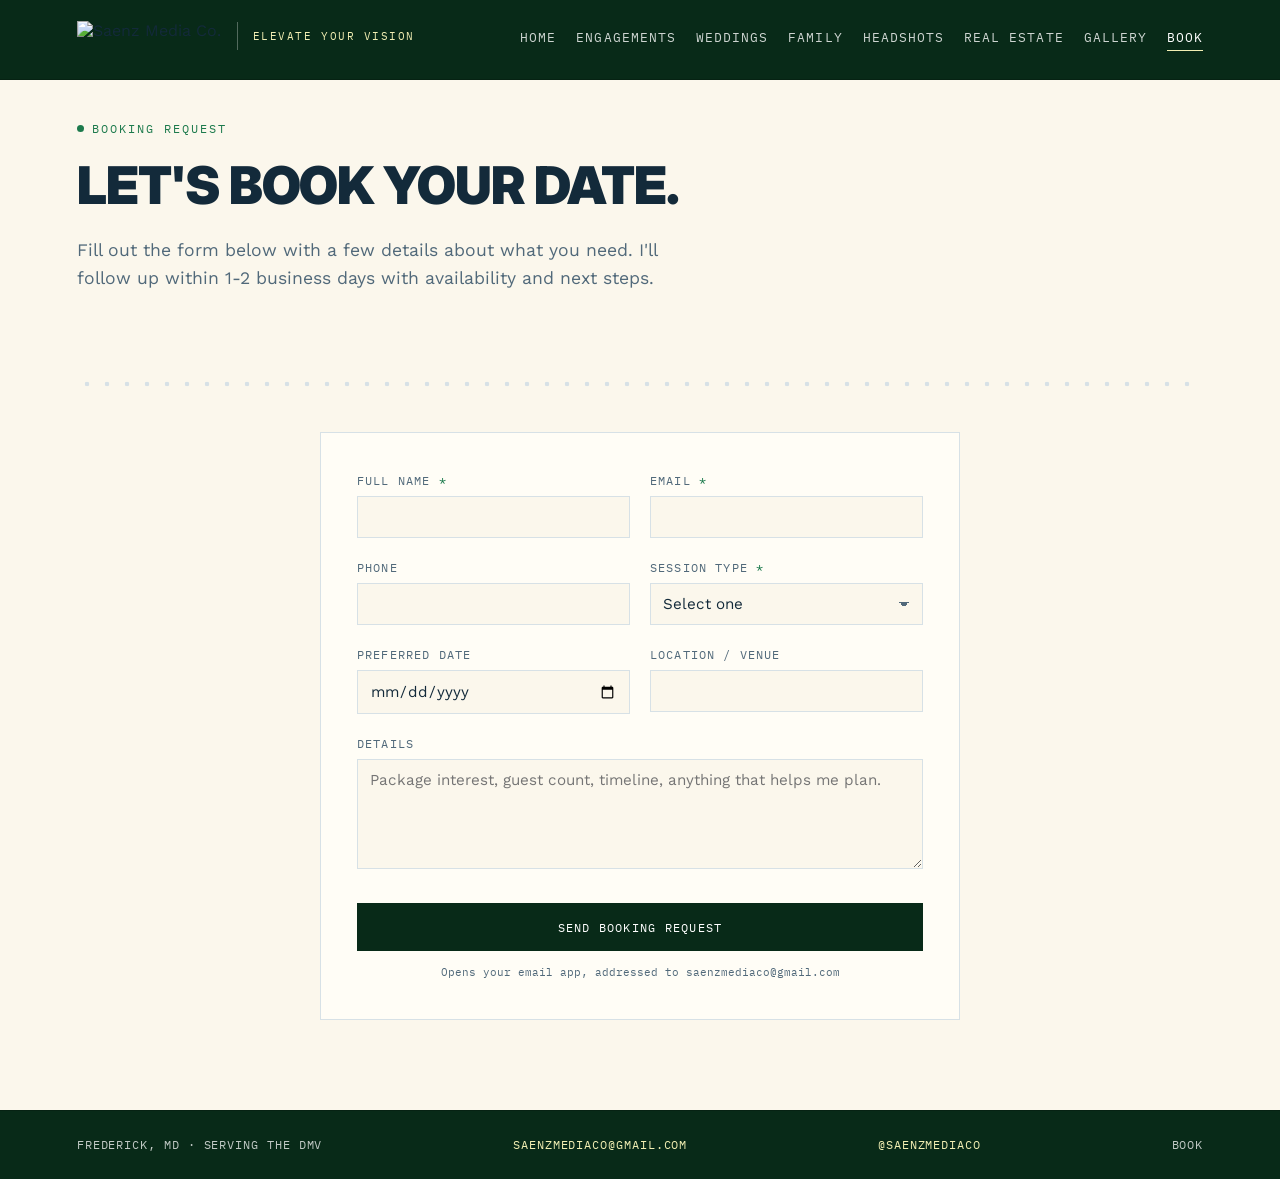
==== book.html @ f1fd2352 "new wedding pics" ====
<!DOCTYPE html>
<html lang="en">
<head>
<meta charset="UTF-8">
<meta name="viewport" content="width=device-width, initial-scale=1.0">
<title>Book a Session - Saenz Media Co.</title>
<link rel="icon" type="image/png" href="images/apple-touch-icon.png?v=2">
<link rel="apple-touch-icon" href="images/apple-touch-icon.png?v=2">
<link rel="preconnect" href="https://fonts.googleapis.com">
<link rel="preconnect" href="https://fonts.gstatic.com" crossorigin>
<link href="https://fonts.googleapis.com/css2?family=Inter:opsz,wght@14..32,100..900&family=Work+Sans:wght@400;500;600&family=IBM+Plex+Mono:wght@400;500&display=swap" rel="stylesheet">
<style>
  :root{
    --paper:#FBF7EC;
    --card:#FFFDF6;
    --ink:#132A3A;
    --ink-soft:#51697A;
    --line:#D7E1E6;
    --blue:#082A18;
    --blue-deep:#062213;
    --blue-accent:#1C7A4C;
    --cream:#F2EFB3;
  }
  *{box-sizing:border-box;}
  body{
    margin:0;
    background:var(--paper);
    color:var(--ink);
    font-family:'Work Sans',sans-serif;
    -webkit-font-smoothing:antialiased;
  }
  a{color:inherit;}

  /* Masthead */
  .masthead{
    display:flex;
    justify-content:space-between;
    align-items:center;
    padding:18px 6%;
    background:var(--blue);
    border-bottom:1px solid var(--blue-deep);
    flex-wrap:wrap;
    gap:12px;
  }
  .brand{
    display:flex;
    align-items:flex-start;
    text-decoration:none;
  }
  .brand-tagline{margin-top:11px;}
  .brand-logo{
    height:40px;
    width:auto;
    display:block;
    margin-top:3px;
  }
  .brand-tagline{
    position:relative;
    display:inline-block;
    font-family:'IBM Plex Mono',monospace;
    font-size:0.68rem;
    letter-spacing:0.14em;
    text-transform:uppercase;
    text-decoration:none;
    color:var(--cream);
    padding-left:16px;
    margin-left:16px;
    white-space:nowrap;
  }
  .brand-tagline::before{
    content:'';
    position:absolute;
    left:0;top:50%;
    transform:translateY(-50%);
    width:1px;
    height:28px;
    background:rgba(255,255,255,0.3);
  }
  .menu-toggle{
    display:none;
    background:none;border:none;cursor:pointer;
    padding:4px;color:#fff;
    align-items:center;justify-content:center;
  }
  .menu-toggle svg{width:24px;height:24px;}
  nav{
    display:flex;
    flex-wrap:wrap;
    justify-content:flex-end;
    flex:1 1 auto;
    gap:10px 20px;
    font-family:'IBM Plex Mono',monospace;
    font-size:0.82rem;
    letter-spacing:0.08em;
    text-transform:uppercase;
  }
  nav a{text-decoration:none;color:rgba(255,255,255,0.8);padding-bottom:4px;border-bottom:1px solid transparent;transition:border-color .2s,color .2s;}
  nav a:hover{color:#fff;border-color:#fff;}
  nav a.active{color:#fff;border-color:var(--cream);}

  /* Hero */
  .hero{padding:40px 6% 44px;max-width:920px;}
  .eyebrow{
    display:flex;align-items:center;gap:8px;
    font-family:'IBM Plex Mono',monospace;
    font-size:0.78rem;letter-spacing:0.16em;text-transform:uppercase;
    color:var(--blue-accent);margin-bottom:22px;
  }
  .eyebrow::before{content:'';width:7px;height:7px;background:var(--blue-accent);border-radius:50%;display:inline-block;}
  h1{
    font-family:'Inter',sans-serif;
    font-weight:900;
    text-transform:uppercase;
    font-size:clamp(28px,5.6vw,52px);
    line-height:1.08;
    margin:0 0 22px;
    letter-spacing:-0.02em;
  }
  .hero p{
    font-size:1.1rem;
    line-height:1.6;
    color:var(--ink-soft);
    max-width:56ch;
    margin:0;
  }

  /* Sprocket divider */
  .sprockets{
    height:8px;
    margin:44px 6%;
    background-image:radial-gradient(circle, var(--line) 2px, transparent 2.6px);
    background-size:20px 100%;
    background-repeat:repeat-x;
    background-position:left center;
  }

  /* Form */
  .book-form{
    margin:0 auto 90px;
    max-width:640px;
    width:88%;
    border:1px solid var(--line);
    background:var(--card);
    padding:40px 36px;
  }
  .field{margin-bottom:22px;}
  .field:last-of-type{margin-bottom:0;}
  .field-row{display:grid;grid-template-columns:1fr 1fr;gap:20px;}
  label{
    display:block;
    font-family:'IBM Plex Mono',monospace;
    font-size:0.72rem;letter-spacing:0.1em;text-transform:uppercase;
    color:var(--ink-soft);margin-bottom:8px;
  }
  label .req{color:var(--blue-accent);}
  input,select,textarea{
    width:100%;
    font-family:'Work Sans',sans-serif;
    font-size:0.95rem;
    color:var(--ink);
    background:var(--paper);
    border:1px solid var(--line);
    padding:11px 12px;
    outline:none;
    transition:border-color .2s;
  }
  input:focus,select:focus,textarea:focus{border-color:var(--blue-accent);}
  textarea{resize:vertical;min-height:110px;font-family:'Work Sans',sans-serif;}
  select{appearance:none;background-image:linear-gradient(45deg, transparent 50%, var(--ink-soft) 50%),linear-gradient(135deg, var(--ink-soft) 50%, transparent 50%);background-position:calc(100% - 18px) center, calc(100% - 13px) center;background-size:5px 5px, 5px 5px;background-repeat:no-repeat;}
  .submit{
    display:block;width:100%;text-align:center;
    font-family:'IBM Plex Mono',monospace;
    font-size:0.78rem;letter-spacing:0.1em;text-transform:uppercase;
    padding:15px;border:1px solid var(--blue);
    background:var(--blue);color:#fff;
    cursor:pointer;transition:background .2s,color .2s;
    margin-top:30px;
  }
  .submit:hover{background:var(--paper);color:var(--blue-accent);}
  .form-note{
    margin-top:14px;
    font-family:'IBM Plex Mono',monospace;
    font-size:0.7rem;color:var(--ink-soft);text-align:center;
  }

  footer{
    background:var(--blue);
    border-top:1px solid var(--blue-deep);
    padding:26px 6%;
    display:flex;justify-content:space-between;flex-wrap:wrap;gap:10px;
    font-family:'IBM Plex Mono',monospace;
    font-size:0.72rem;letter-spacing:0.08em;text-transform:uppercase;color:rgba(255,255,255,0.75);
  }
  footer a{color:var(--cream);text-decoration:none;border-bottom:1px solid transparent;transition:border-color .2s,color .2s;}
  footer a:hover{color:#fff;border-color:#fff;}

  @media (max-width:990px){
    .menu-toggle{display:flex;}
    nav{display:none;width:100%;flex-direction:column;align-items:flex-start;gap:0;order:3;margin-top:12px;}
    nav.open{display:flex;}
    nav a{width:100%;padding:12px 0;border-bottom:1px dashed rgba(255,255,255,0.25);}
    nav a:last-child{border-bottom:none;}
  }
  @media (max-width:560px){
    .field-row{grid-template-columns:1fr;}
    .book-form{padding:30px 22px;}
  }
  @media (max-width:420px){
    .brand-logo{height:32px;}
  }
  @media (max-width:340px){
    .brand-tagline{
      font-size:0.48rem;
      letter-spacing:0.05em;
      padding-left:10px;
      margin-left:10px;
    }
  }
</style>
</head>
<body>

<div class="masthead">
  <a class="brand" href="index.html">
    <img class="brand-logo" src="images/logo-mark.png" alt="Saenz Media Co.">
    <span class="brand-tagline">Elevate Your Vision</span>
  </a>
  <button class="menu-toggle" id="menuToggle" aria-label="Toggle menu" aria-expanded="false">
    <svg viewBox="0 0 24 24" fill="none" stroke="currentColor" stroke-width="1.6"><path d="M3 6h18M3 12h18M3 18h18"/></svg>
  </button>
  <nav id="siteNav">
    <a href="index.html">Home</a>
    <a href="engagements.html">Engagements</a>
    <a href="weddings.html">Weddings</a>
    <a href="family.html">Family</a>
    <a href="headshots.html">Headshots</a>
    <a href="real-estate.html">Real Estate</a>
    <a href="gallery.html">Gallery</a>
    <a href="book.html" class="active">Book</a>
  </nav>
</div>

<div class="hero">
  <div class="eyebrow">Booking Request</div>
  <h1>Let's book your date.</h1>
  <p>Fill out the form below with a few details about what you need. I'll follow up within 1-2 business days with availability and next steps.</p>
</div>

<div class="sprockets"></div>

<form class="book-form" id="bookForm">
  <div class="field-row">
    <div class="field">
      <label for="name">Full name <span class="req">*</span></label>
      <input type="text" id="name" name="name" required>
    </div>
    <div class="field">
      <label for="email">Email <span class="req">*</span></label>
      <input type="email" id="email" name="email" required>
    </div>
  </div>

  <div class="field-row">
    <div class="field">
      <label for="phone">Phone</label>
      <input type="tel" id="phone" name="phone">
    </div>
    <div class="field">
      <label for="sessionType">Session type <span class="req">*</span></label>
      <select id="sessionType" name="sessionType" required>
        <option value="" disabled selected>Select one</option>
        <option value="Wedding">Wedding</option>
        <option value="Engagement">Engagement</option>
        <option value="Family">Family</option>
        <option value="Headshots">Headshots</option>
        <option value="Real Estate">Real Estate</option>
        <option value="Other">Other</option>
      </select>
    </div>
  </div>

  <div class="field-row">
    <div class="field">
      <label for="date">Preferred date</label>
      <input type="date" id="date" name="date">
    </div>
    <div class="field">
      <label for="location">Location / venue</label>
      <input type="text" id="location" name="location">
    </div>
  </div>

  <div class="field">
    <label for="details">Details</label>
    <textarea id="details" name="details" placeholder="Package interest, guest count, timeline, anything that helps me plan."></textarea>
  </div>

  <button type="submit" class="submit">Send booking request</button>
  <div class="form-note">Opens your email app, addressed to saenzmediaco@gmail.com</div>
</form>

<footer>
  <span>Frederick, MD · Serving the DMV</span>
  <a href="mailto:saenzmediaco@gmail.com">saenzmediaco@gmail.com</a>
  <a href="https://instagram.com/saenzmediaco" target="_blank" rel="noopener">@saenzmediaco</a>
  <span>Book</span>
</footer>

<script>
document.getElementById('bookForm').addEventListener('submit', function(e){
  e.preventDefault();
  const f = e.target;
  const sessionType = f.sessionType.value || 'General';
  const lines = [
    'Name: ' + f.name.value,
    'Email: ' + f.email.value,
    'Phone: ' + (f.phone.value || 'N/A'),
    'Session type: ' + sessionType,
    'Preferred date: ' + (f.date.value || 'N/A'),
    'Location / venue: ' + (f.location.value || 'N/A'),
    '',
    'Details:',
    f.details.value || 'N/A'
  ];
  const subject = encodeURIComponent('Booking Request - ' + sessionType);
  const body = encodeURIComponent(lines.join('\n'));
  window.location.href = 'mailto:saenzmediaco@gmail.com?subject=' + subject + '&body=' + body;
});
</script>

<script>
(function(){
  const menuToggle = document.getElementById('menuToggle');
  const siteNav = document.getElementById('siteNav');
  menuToggle.addEventListener('click', () => {
    const isOpen = siteNav.classList.toggle('open');
    menuToggle.setAttribute('aria-expanded', isOpen ? 'true' : 'false');
  });
})();
</script>

</body>
</html>
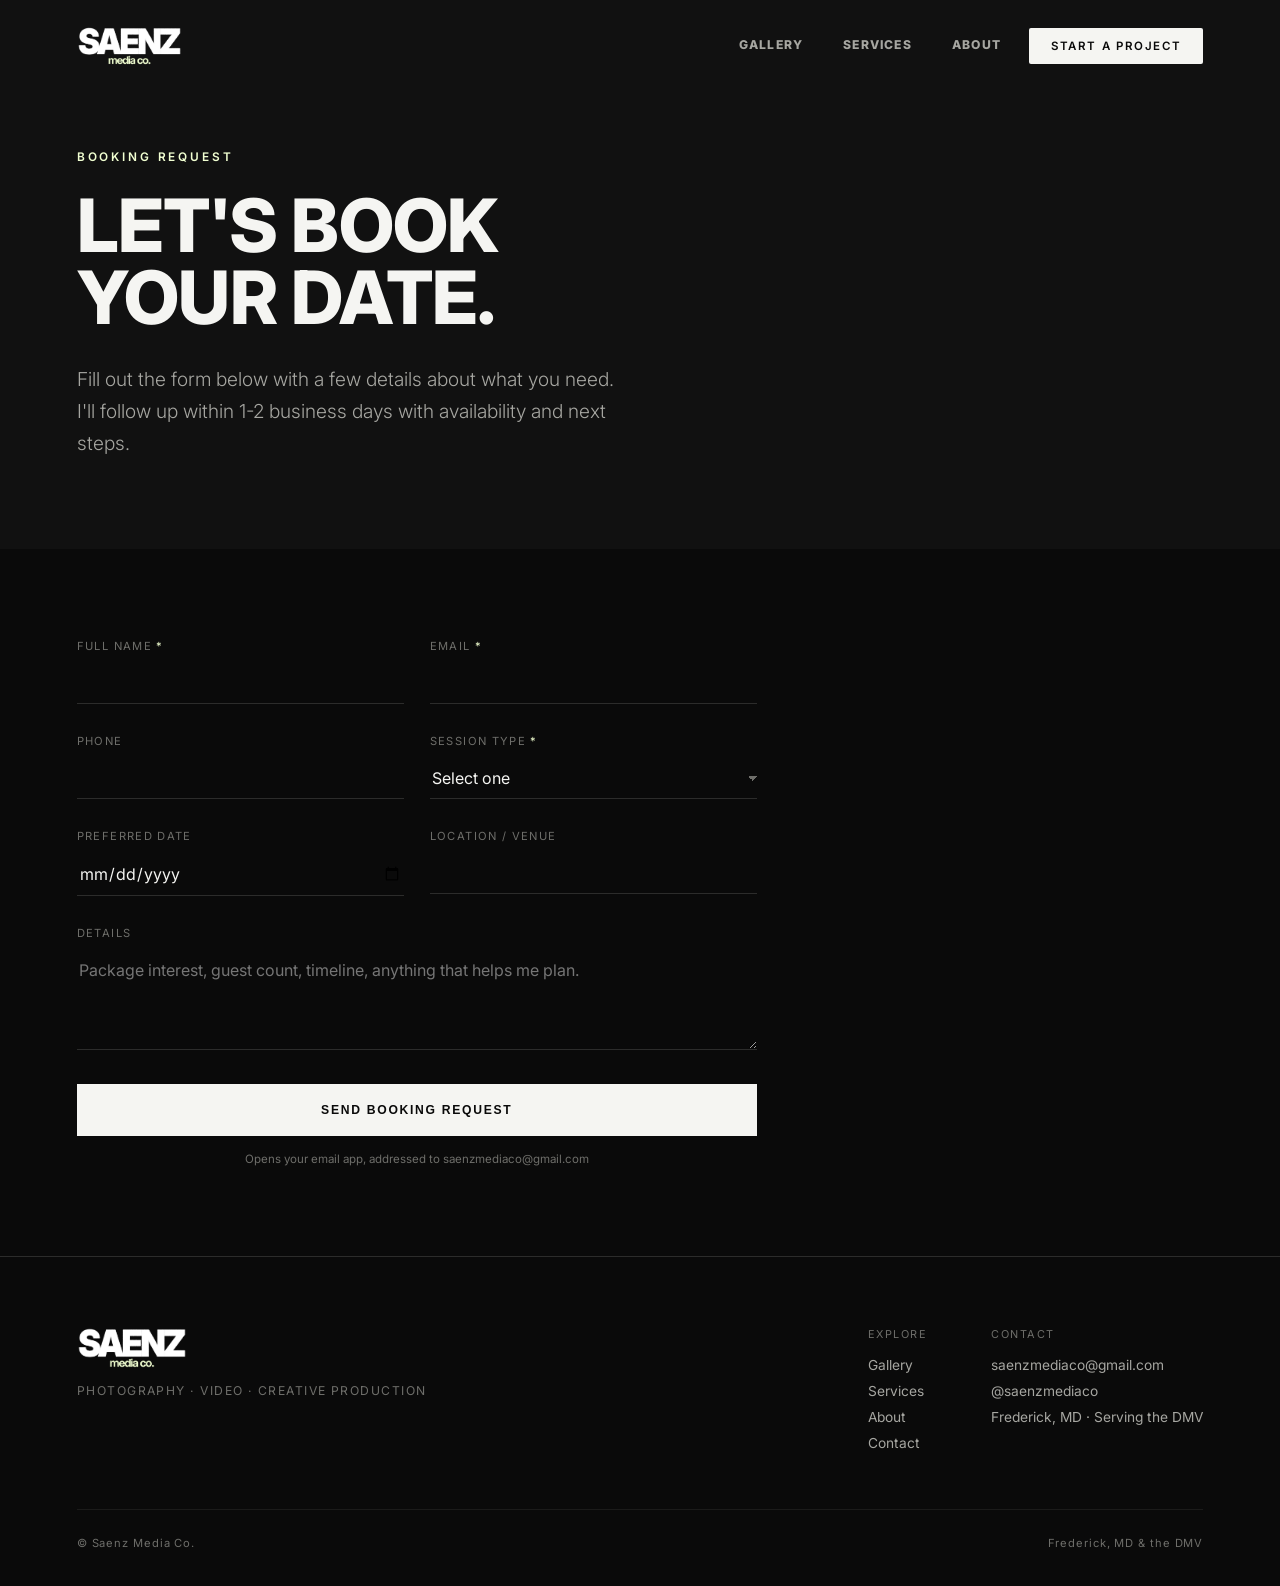
==== commit 075b1ec3: "RE-DESIGN" ====
--- a/book.html
+++ b/book.html
@@ -8,336 +8,130 @@
 <link rel="apple-touch-icon" href="images/apple-touch-icon.png?v=2">
 <link rel="preconnect" href="https://fonts.googleapis.com">
 <link rel="preconnect" href="https://fonts.gstatic.com" crossorigin>
-<link href="https://fonts.googleapis.com/css2?family=Inter:opsz,wght@14..32,100..900&family=Work+Sans:wght@400;500;600&family=IBM+Plex+Mono:wght@400;500&display=swap" rel="stylesheet">
-<style>
-  :root{
-    --paper:#FBF7EC;
-    --card:#FFFDF6;
-    --ink:#132A3A;
-    --ink-soft:#51697A;
-    --line:#D7E1E6;
-    --blue:#082A18;
-    --blue-deep:#062213;
-    --blue-accent:#1C7A4C;
-    --cream:#F2EFB3;
-  }
-  *{box-sizing:border-box;}
-  body{
-    margin:0;
-    background:var(--paper);
-    color:var(--ink);
-    font-family:'Work Sans',sans-serif;
-    -webkit-font-smoothing:antialiased;
-  }
-  a{color:inherit;}
-
-  /* Masthead */
-  .masthead{
-    display:flex;
-    justify-content:space-between;
-    align-items:center;
-    padding:18px 6%;
-    background:var(--blue);
-    border-bottom:1px solid var(--blue-deep);
-    flex-wrap:wrap;
-    gap:12px;
-  }
-  .brand{
-    display:flex;
-    align-items:flex-start;
-    text-decoration:none;
-  }
-  .brand-tagline{margin-top:11px;}
-  .brand-logo{
-    height:40px;
-    width:auto;
-    display:block;
-    margin-top:3px;
-  }
-  .brand-tagline{
-    position:relative;
-    display:inline-block;
-    font-family:'IBM Plex Mono',monospace;
-    font-size:0.68rem;
-    letter-spacing:0.14em;
-    text-transform:uppercase;
-    text-decoration:none;
-    color:var(--cream);
-    padding-left:16px;
-    margin-left:16px;
-    white-space:nowrap;
-  }
-  .brand-tagline::before{
-    content:'';
-    position:absolute;
-    left:0;top:50%;
-    transform:translateY(-50%);
-    width:1px;
-    height:28px;
-    background:rgba(255,255,255,0.3);
-  }
-  .menu-toggle{
-    display:none;
-    background:none;border:none;cursor:pointer;
-    padding:4px;color:#fff;
-    align-items:center;justify-content:center;
-  }
-  .menu-toggle svg{width:24px;height:24px;}
-  nav{
-    display:flex;
-    flex-wrap:wrap;
-    justify-content:flex-end;
-    flex:1 1 auto;
-    gap:10px 20px;
-    font-family:'IBM Plex Mono',monospace;
-    font-size:0.82rem;
-    letter-spacing:0.08em;
-    text-transform:uppercase;
-  }
-  nav a{text-decoration:none;color:rgba(255,255,255,0.8);padding-bottom:4px;border-bottom:1px solid transparent;transition:border-color .2s,color .2s;}
-  nav a:hover{color:#fff;border-color:#fff;}
-  nav a.active{color:#fff;border-color:var(--cream);}
-
-  /* Hero */
-  .hero{padding:40px 6% 44px;max-width:920px;}
-  .eyebrow{
-    display:flex;align-items:center;gap:8px;
-    font-family:'IBM Plex Mono',monospace;
-    font-size:0.78rem;letter-spacing:0.16em;text-transform:uppercase;
-    color:var(--blue-accent);margin-bottom:22px;
-  }
-  .eyebrow::before{content:'';width:7px;height:7px;background:var(--blue-accent);border-radius:50%;display:inline-block;}
-  h1{
-    font-family:'Inter',sans-serif;
-    font-weight:900;
-    text-transform:uppercase;
-    font-size:clamp(28px,5.6vw,52px);
-    line-height:1.08;
-    margin:0 0 22px;
-    letter-spacing:-0.02em;
-  }
-  .hero p{
-    font-size:1.1rem;
-    line-height:1.6;
-    color:var(--ink-soft);
-    max-width:56ch;
-    margin:0;
-  }
-
-  /* Sprocket divider */
-  .sprockets{
-    height:8px;
-    margin:44px 6%;
-    background-image:radial-gradient(circle, var(--line) 2px, transparent 2.6px);
-    background-size:20px 100%;
-    background-repeat:repeat-x;
-    background-position:left center;
-  }
-
-  /* Form */
-  .book-form{
-    margin:0 auto 90px;
-    max-width:640px;
-    width:88%;
-    border:1px solid var(--line);
-    background:var(--card);
-    padding:40px 36px;
-  }
-  .field{margin-bottom:22px;}
-  .field:last-of-type{margin-bottom:0;}
-  .field-row{display:grid;grid-template-columns:1fr 1fr;gap:20px;}
-  label{
-    display:block;
-    font-family:'IBM Plex Mono',monospace;
-    font-size:0.72rem;letter-spacing:0.1em;text-transform:uppercase;
-    color:var(--ink-soft);margin-bottom:8px;
-  }
-  label .req{color:var(--blue-accent);}
-  input,select,textarea{
-    width:100%;
-    font-family:'Work Sans',sans-serif;
-    font-size:0.95rem;
-    color:var(--ink);
-    background:var(--paper);
-    border:1px solid var(--line);
-    padding:11px 12px;
-    outline:none;
-    transition:border-color .2s;
-  }
-  input:focus,select:focus,textarea:focus{border-color:var(--blue-accent);}
-  textarea{resize:vertical;min-height:110px;font-family:'Work Sans',sans-serif;}
-  select{appearance:none;background-image:linear-gradient(45deg, transparent 50%, var(--ink-soft) 50%),linear-gradient(135deg, var(--ink-soft) 50%, transparent 50%);background-position:calc(100% - 18px) center, calc(100% - 13px) center;background-size:5px 5px, 5px 5px;background-repeat:no-repeat;}
-  .submit{
-    display:block;width:100%;text-align:center;
-    font-family:'IBM Plex Mono',monospace;
-    font-size:0.78rem;letter-spacing:0.1em;text-transform:uppercase;
-    padding:15px;border:1px solid var(--blue);
-    background:var(--blue);color:#fff;
-    cursor:pointer;transition:background .2s,color .2s;
-    margin-top:30px;
-  }
-  .submit:hover{background:var(--paper);color:var(--blue-accent);}
-  .form-note{
-    margin-top:14px;
-    font-family:'IBM Plex Mono',monospace;
-    font-size:0.7rem;color:var(--ink-soft);text-align:center;
-  }
-
-  footer{
-    background:var(--blue);
-    border-top:1px solid var(--blue-deep);
-    padding:26px 6%;
-    display:flex;justify-content:space-between;flex-wrap:wrap;gap:10px;
-    font-family:'IBM Plex Mono',monospace;
-    font-size:0.72rem;letter-spacing:0.08em;text-transform:uppercase;color:rgba(255,255,255,0.75);
-  }
-  footer a{color:var(--cream);text-decoration:none;border-bottom:1px solid transparent;transition:border-color .2s,color .2s;}
-  footer a:hover{color:#fff;border-color:#fff;}
-
-  @media (max-width:990px){
-    .menu-toggle{display:flex;}
-    nav{display:none;width:100%;flex-direction:column;align-items:flex-start;gap:0;order:3;margin-top:12px;}
-    nav.open{display:flex;}
-    nav a{width:100%;padding:12px 0;border-bottom:1px dashed rgba(255,255,255,0.25);}
-    nav a:last-child{border-bottom:none;}
-  }
-  @media (max-width:560px){
-    .field-row{grid-template-columns:1fr;}
-    .book-form{padding:30px 22px;}
-  }
-  @media (max-width:420px){
-    .brand-logo{height:32px;}
-  }
-  @media (max-width:340px){
-    .brand-tagline{
-      font-size:0.48rem;
-      letter-spacing:0.05em;
-      padding-left:10px;
-      margin-left:10px;
-    }
-  }
-</style>
+<link href="https://fonts.googleapis.com/css2?family=Cormorant+Garamond:ital,wght@0,300;0,400;0,500;0,600;1,400;1,500&family=Inter:wght@300;400;500;600;700;800;900&display=swap" rel="stylesheet">
+<link rel="stylesheet" href="styles.css">
 </head>
 <body>
 
-<div class="masthead">
-  <a class="brand" href="index.html">
-    <img class="brand-logo" src="images/logo-mark.png" alt="Saenz Media Co.">
-    <span class="brand-tagline">Elevate Your Vision</span>
-  </a>
+<nav class="site-nav" id="siteNav">
+  <a class="nav-mark" href="index.html"><img class="nav-logo" src="images/logo-mark-transparent-cropped.png" alt="Saenz Media Co."></a>
+  <div class="nav-right">
+    <div class="nav-links">
+      <a href="gallery.html">Gallery</a>
+      <a href="index.html#services">Services</a>
+      <a href="index.html#about">About</a>
+    </div>
+    <a class="nav-cta" href="book.html">Start a Project</a>
+  </div>
   <button class="menu-toggle" id="menuToggle" aria-label="Toggle menu" aria-expanded="false">
-    <svg viewBox="0 0 24 24" fill="none" stroke="currentColor" stroke-width="1.6"><path d="M3 6h18M3 12h18M3 18h18"/></svg>
+    <span></span><span></span><span></span>
   </button>
-  <nav id="siteNav">
-    <a href="index.html">Home</a>
-    <a href="engagements.html">Engagements</a>
-    <a href="weddings.html">Weddings</a>
-    <a href="family.html">Family</a>
-    <a href="headshots.html">Headshots</a>
-    <a href="real-estate.html">Real Estate</a>
-    <a href="gallery.html">Gallery</a>
-    <a href="book.html" class="active">Book</a>
-  </nav>
+</nav>
+
+<div class="mobile-menu" id="mobileMenu">
+  <a href="gallery.html">Gallery</a>
+  <a href="index.html#services">Services</a>
+  <a href="index.html#about">About</a>
+  <a class="btn btn-solid nav-cta" href="book.html">Start a Project</a>
+  <div class="mobile-menu-foot">
+    <span>Frederick, MD</span>
+    <span>@saenzmediaco</span>
+  </div>
 </div>
 
-<div class="hero">
-  <div class="eyebrow">Booking Request</div>
-  <h1>Let's book your date.</h1>
-  <p>Fill out the form below with a few details about what you need. I'll follow up within 1-2 business days with availability and next steps.</p>
-</div>
+<header class="hero hero-inner" style="padding-top:150px;">
+  <div class="hero-content">
+    <div class="hero-eyebrow">Booking Request</div>
+    <h1>Let's book<br>your date.</h1>
+    <p class="hero-sub">Fill out the form below with a few details about what you need. I'll follow up within 1-2 business days with availability and next steps.</p>
+  </div>
+</header>
 
-<div class="sprockets"></div>
+<section class="section-pad-sm">
+  <div class="container">
 
-<form class="book-form" id="bookForm">
-  <div class="field-row">
-    <div class="field">
-      <label for="name">Full name <span class="req">*</span></label>
-      <input type="text" id="name" name="name" required>
+    <form class="book-form reveal" id="bookForm">
+      <div class="field-row">
+        <div class="field">
+          <label for="name">Full name <span class="req">*</span></label>
+          <input type="text" id="name" name="name" required>
+        </div>
+        <div class="field">
+          <label for="email">Email <span class="req">*</span></label>
+          <input type="email" id="email" name="email" required>
+        </div>
+      </div>
+
+      <div class="field-row">
+        <div class="field">
+          <label for="phone">Phone</label>
+          <input type="tel" id="phone" name="phone">
+        </div>
+        <div class="field">
+          <label for="sessionType">Session type <span class="req">*</span></label>
+          <select id="sessionType" name="sessionType" required>
+            <option value="" disabled selected>Select one</option>
+            <option value="Wedding">Wedding</option>
+            <option value="Engagement">Engagement</option>
+            <option value="Family">Family</option>
+            <option value="Headshots">Headshots</option>
+            <option value="Real Estate">Real Estate</option>
+            <option value="Other">Other</option>
+          </select>
+        </div>
+      </div>
+
+      <div class="field-row">
+        <div class="field">
+          <label for="date">Preferred date</label>
+          <input type="date" id="date" name="date">
+        </div>
+        <div class="field">
+          <label for="location">Location / venue</label>
+          <input type="text" id="location" name="location">
+        </div>
+      </div>
+
+      <div class="field">
+        <label for="details">Details</label>
+        <textarea id="details" name="details" placeholder="Package interest, guest count, timeline, anything that helps me plan."></textarea>
+      </div>
+
+      <button type="submit" class="submit">Send booking request</button>
+      <div class="form-note">Opens your email app, addressed to saenzmediaco@gmail.com</div>
+    </form>
+
+  </div>
+</section>
+
+<footer class="site-footer">
+  <div class="footer-top">
+    <div>
+      <img class="footer-logo" src="images/logo-mark-transparent-cropped.png" alt="Saenz Media Co.">
+      <div class="footer-tagline">Photography · Video · Creative Production</div>
     </div>
-    <div class="field">
-      <label for="email">Email <span class="req">*</span></label>
-      <input type="email" id="email" name="email" required>
+    <div class="footer-cols">
+      <div class="footer-col">
+        <div class="footer-col-title">Explore</div>
+        <a href="gallery.html">Gallery</a>
+        <a href="index.html#services">Services</a>
+        <a href="index.html#about">About</a>
+        <a href="book.html">Contact</a>
+      </div>
+      <div class="footer-col">
+        <div class="footer-col-title">Contact</div>
+        <a href="mailto:saenzmediaco@gmail.com">saenzmediaco@gmail.com</a>
+        <a href="https://instagram.com/saenzmediaco" target="_blank" rel="noopener">@saenzmediaco</a>
+        <span>Frederick, MD · Serving the DMV</span>
+      </div>
     </div>
   </div>
-
-  <div class="field-row">
-    <div class="field">
-      <label for="phone">Phone</label>
-      <input type="tel" id="phone" name="phone">
-    </div>
-    <div class="field">
-      <label for="sessionType">Session type <span class="req">*</span></label>
-      <select id="sessionType" name="sessionType" required>
-        <option value="" disabled selected>Select one</option>
-        <option value="Wedding">Wedding</option>
-        <option value="Engagement">Engagement</option>
-        <option value="Family">Family</option>
-        <option value="Headshots">Headshots</option>
-        <option value="Real Estate">Real Estate</option>
-        <option value="Other">Other</option>
-      </select>
-    </div>
+  <div class="footer-bottom">
+    <span>© Saenz Media Co.</span>
+    <span>Frederick, MD &amp; the DMV</span>
   </div>
-
-  <div class="field-row">
-    <div class="field">
-      <label for="date">Preferred date</label>
-      <input type="date" id="date" name="date">
-    </div>
-    <div class="field">
-      <label for="location">Location / venue</label>
-      <input type="text" id="location" name="location">
-    </div>
-  </div>
-
-  <div class="field">
-    <label for="details">Details</label>
-    <textarea id="details" name="details" placeholder="Package interest, guest count, timeline, anything that helps me plan."></textarea>
-  </div>
-
-  <button type="submit" class="submit">Send booking request</button>
-  <div class="form-note">Opens your email app, addressed to saenzmediaco@gmail.com</div>
-</form>
-
-<footer>
-  <span>Frederick, MD · Serving the DMV</span>
-  <a href="mailto:saenzmediaco@gmail.com">saenzmediaco@gmail.com</a>
-  <a href="https://instagram.com/saenzmediaco" target="_blank" rel="noopener">@saenzmediaco</a>
-  <span>Book</span>
 </footer>
 
-<script>
-document.getElementById('bookForm').addEventListener('submit', function(e){
-  e.preventDefault();
-  const f = e.target;
-  const sessionType = f.sessionType.value || 'General';
-  const lines = [
-    'Name: ' + f.name.value,
-    'Email: ' + f.email.value,
-    'Phone: ' + (f.phone.value || 'N/A'),
-    'Session type: ' + sessionType,
-    'Preferred date: ' + (f.date.value || 'N/A'),
-    'Location / venue: ' + (f.location.value || 'N/A'),
-    '',
-    'Details:',
-    f.details.value || 'N/A'
-  ];
-  const subject = encodeURIComponent('Booking Request - ' + sessionType);
-  const body = encodeURIComponent(lines.join('\n'));
-  window.location.href = 'mailto:saenzmediaco@gmail.com?subject=' + subject + '&body=' + body;
-});
-</script>
-
-<script>
-(function(){
-  const menuToggle = document.getElementById('menuToggle');
-  const siteNav = document.getElementById('siteNav');
-  menuToggle.addEventListener('click', () => {
-    const isOpen = siteNav.classList.toggle('open');
-    menuToggle.setAttribute('aria-expanded', isOpen ? 'true' : 'false');
-  });
-})();
-</script>
-
+<script src="main.js"></script>
 </body>
 </html>
--- a/styles.css
+++ b/styles.css
@@ -0,0 +1,627 @@
+/* ==========================================================================
+   SAENZ MEDIA CO. — shared design system
+   Cinematic / editorial / premium creative-studio direction.
+   ========================================================================== */
+
+:root{
+  --bg:#0A0A0A;
+  --bg-2:#111111;
+  --bg-3:#161616;
+  --text:#F5F5F2;
+  --text-soft:#A6A6A1;
+  --text-faint:#6E6E6A;
+  --accent:#F1FFD1;
+  --accent-soft:rgba(241,255,209,0.5);
+  --line:rgba(245,245,242,0.14);
+  --line-soft:rgba(245,245,242,0.07);
+  --serif:'Cormorant Garamond', 'Times New Roman', serif;
+  --sans:'Inter', -apple-system, BlinkMacSystemFont, sans-serif;
+  --ease:cubic-bezier(.22,.61,.36,1);
+}
+
+*{box-sizing:border-box;}
+html{scroll-behavior:smooth;}
+@media (prefers-reduced-motion: reduce){
+  html{scroll-behavior:auto;}
+  *,*::before,*::after{animation-duration:0.001ms !important;animation-iteration-count:1 !important;transition-duration:0.001ms !important;scroll-behavior:auto !important;}
+}
+body{
+  margin:0;
+  background:var(--bg);
+  color:var(--text);
+  font-family:var(--sans);
+  -webkit-font-smoothing:antialiased;
+  overflow-x:hidden;
+}
+a{color:inherit;text-decoration:none;}
+img{max-width:100%;display:block;}
+::selection{background:var(--accent);color:var(--bg);}
+
+.container{width:100%;max-width:1400px;margin:0 auto;padding-left:6%;padding-right:6%;}
+.eyebrow{
+  display:flex;align-items:center;gap:9px;
+  font-family:var(--sans);font-size:0.72rem;font-weight:600;
+  letter-spacing:0.22em;text-transform:uppercase;
+  color:var(--accent);margin-bottom:20px;
+}
+.eyebrow::before{content:'';width:22px;height:1px;background:var(--accent);}
+
+/* ---------- Reveal-on-scroll ---------- */
+.reveal{opacity:0;transform:translateY(28px);transition:opacity .9s var(--ease), transform .9s var(--ease);}
+.reveal.in{opacity:1;transform:translateY(0);}
+@media (prefers-reduced-motion: reduce){
+  .reveal{opacity:1;transform:none;transition:none;}
+}
+
+/* ---------- Nav ---------- */
+.site-nav{
+  position:fixed;top:0;left:0;right:0;z-index:300;
+  display:flex;align-items:center;justify-content:space-between;
+  padding:26px 6%;
+  background:transparent;
+  border-bottom:1px solid transparent;
+  transition:background .45s var(--ease), border-color .45s var(--ease), padding .45s var(--ease);
+}
+.site-nav.scrolled{
+  background:rgba(10,10,10,0.86);
+  backdrop-filter:blur(10px);
+  -webkit-backdrop-filter:blur(10px);
+  border-bottom-color:var(--line);
+  padding:16px 6%;
+}
+.nav-mark{
+  font-family:var(--sans);font-weight:800;font-size:0.92rem;
+  letter-spacing:0.14em;text-transform:uppercase;color:var(--text);
+  display:block;
+}
+.nav-logo{height:40px;width:auto;display:block;}
+.nav-links{
+  display:flex;align-items:center;gap:40px;
+  font-family:var(--sans);font-size:0.76rem;font-weight:800;letter-spacing:0.1em;text-transform:uppercase;
+}
+.nav-links a{
+  position:relative;color:var(--text-soft);padding-bottom:3px;
+  transition:color .3s var(--ease);
+}
+.nav-links a::after{
+  content:'';position:absolute;left:0;right:100%;bottom:0;height:1px;
+  background:var(--accent);transition:right .35s var(--ease);
+}
+.nav-links a:hover{color:var(--text);}
+.nav-links a:hover::after{right:0;}
+.nav-cta{
+  display:inline-flex;align-items:center;gap:8px;
+  font-size:0.72rem;font-weight:600;letter-spacing:0.14em;text-transform:uppercase;
+  color:var(--bg);background:var(--text);
+  padding:11px 22px;border-radius:2px;
+  transition:background .3s var(--ease), color .3s var(--ease);
+}
+.nav-cta:hover{background:var(--accent);}
+.nav-right{display:flex;align-items:center;gap:28px;}
+.menu-toggle{
+  display:none;background:none;border:none;cursor:pointer;color:var(--text);
+  padding:4px;z-index:260;position:relative;
+  width:26px;height:20px;
+}
+.menu-toggle span{
+  display:block;position:absolute;left:0;width:100%;height:1px;background:currentColor;
+  transition:transform .35s var(--ease), opacity .35s var(--ease), top .35s var(--ease);
+}
+.menu-toggle span:nth-child(1){top:0;}
+.menu-toggle span:nth-child(2){top:9px;}
+.menu-toggle span:nth-child(3){top:18px;}
+.menu-toggle.open span:nth-child(1){top:9px;transform:rotate(45deg);}
+.menu-toggle.open span:nth-child(2){opacity:0;}
+.menu-toggle.open span:nth-child(3){top:9px;transform:rotate(-45deg);}
+
+.mobile-menu{
+  position:fixed;inset:0;z-index:250;
+  background:var(--bg);
+  display:flex;flex-direction:column;align-items:flex-start;justify-content:center;
+  gap:22px;padding:6% 8%;
+  opacity:0;visibility:hidden;pointer-events:none;
+  transform:translateY(-12px);
+  transition:opacity .4s var(--ease), transform .4s var(--ease), visibility 0s linear .4s;
+}
+.mobile-menu.open{
+  opacity:1;visibility:visible;pointer-events:auto;transform:translateY(0);
+  transition:opacity .4s var(--ease), transform .4s var(--ease), visibility 0s linear 0s;
+}
+.mobile-menu a:not(.btn){
+  font-family:var(--sans);font-size:2.1rem;font-weight:800;color:var(--text);
+  letter-spacing:-0.01em;text-transform:uppercase;
+}
+.mobile-menu .btn{margin-top:18px;font-size:0.76rem;}
+.mobile-menu-foot{
+  position:absolute;bottom:8%;left:8%;right:8%;
+  display:flex;justify-content:space-between;
+  font-size:0.7rem;letter-spacing:0.12em;text-transform:uppercase;color:var(--text-faint);
+}
+
+@media (max-width:860px){
+  .nav-links{display:none;}
+  .nav-right .nav-cta{display:none;}
+  .menu-toggle{display:block;}
+}
+
+/* ---------- Buttons ---------- */
+.btn{
+  display:inline-flex;align-items:center;gap:10px;
+  font-size:0.76rem;font-weight:600;letter-spacing:0.14em;text-transform:uppercase;
+  padding:16px 30px;border-radius:2px;
+  transition:background .35s var(--ease), color .35s var(--ease), border-color .35s var(--ease);
+  cursor:pointer;
+}
+.btn-solid{background:var(--text);color:var(--bg);border:1px solid var(--text);}
+.btn-solid:hover{background:var(--accent);border-color:var(--accent);}
+.btn-outline{background:transparent;color:var(--text);border:1px solid var(--line);}
+.btn-outline:hover{border-color:var(--text);}
+.btn-arrow{transition:transform .35s var(--ease);}
+.btn:hover .btn-arrow{transform:translateX(5px);}
+
+/* ---------- Hero (homepage) ---------- */
+.hero{
+  position:relative;
+  min-height:100svh;
+  display:flex;flex-direction:column;justify-content:flex-end;
+  overflow:hidden;
+  background:var(--bg-2);
+}
+.hero-media{position:absolute;inset:0;z-index:0;}
+.hero-media img{
+  position:absolute;inset:0;
+  width:100%;height:100%;object-fit:cover;
+  opacity:0;
+  transition:opacity 1.1s ease;
+}
+.hero-media img.active{
+  opacity:1;
+  animation:heroBreathe 4.2s ease-in-out infinite alternate;
+}
+@keyframes heroBreathe{from{transform:scale(1);}to{transform:scale(1.04);}}
+@media (prefers-reduced-motion: reduce){ .hero-media img.active{animation:none;} }
+.hero-scrim{
+  position:absolute;inset:0;z-index:1;
+  background:linear-gradient(180deg, rgba(10,10,10,0.35) 0%, rgba(10,10,10,0.45) 40%, rgba(10,10,10,0.92) 100%);
+}
+.hero-content{position:relative;z-index:2;padding:0 6% 100px;max-width:1200px;}
+.hero-eyebrow{
+  font-family:var(--sans);font-size:0.74rem;font-weight:600;
+  letter-spacing:0.24em;text-transform:uppercase;color:var(--accent);
+  margin-bottom:26px;
+}
+.hero h1{
+  font-family:var(--sans);font-weight:800;text-transform:uppercase;
+  font-size:clamp(2.6rem, 7.4vw, 6.4rem);
+  line-height:0.98;letter-spacing:-0.01em;
+  margin:0 0 30px;
+  color:var(--text);
+}
+.hero h1 em{font-style:normal;color:var(--accent);}
+.hero-sub{
+  font-size:clamp(1rem,1.6vw,1.2rem);
+  line-height:1.65;color:var(--text-soft);
+  max-width:46ch;margin:0 0 40px;font-weight:300;
+}
+.hero-actions{display:flex;flex-wrap:wrap;gap:16px;}
+.scroll-cue{
+  position:absolute;left:6%;bottom:36px;z-index:2;
+  display:flex;align-items:center;gap:10px;
+  font-size:0.68rem;letter-spacing:0.2em;text-transform:uppercase;color:var(--text-faint);
+}
+.scroll-cue .line{width:1px;height:36px;background:var(--line);position:relative;overflow:hidden;}
+.scroll-cue .line::after{
+  content:'';position:absolute;top:-100%;left:0;width:100%;height:100%;
+  background:var(--accent);animation:scrollCue 2.4s ease-in-out infinite;
+}
+@keyframes scrollCue{0%{top:-100%;}60%{top:100%;}100%{top:100%;}}
+@media (prefers-reduced-motion: reduce){ .scroll-cue .line::after{animation:none;top:0;} }
+@media (max-width:640px){
+  .scroll-cue{display:none;}
+}
+
+/* Secondary/inner-page hero (service pages, gallery, book, guide) */
+.hero-inner{
+  position:relative;overflow:hidden;
+  padding:170px 6% 90px;
+  background:var(--bg-2);
+  min-height:auto;
+  display:block;
+}
+.hero-inner .hero-media{position:absolute;inset:0;z-index:0;opacity:0.6;}
+.hero-inner .hero-media img{animation:none;}
+.hero-inner .hero-scrim{background:linear-gradient(180deg, rgba(10,10,10,0.08) 0%, rgba(10,10,10,0.2) 35%, rgba(10,10,10,0.94) 100%);}
+.hero-inner .hero-content{position:relative;z-index:2;padding:0;max-width:900px;}
+.hero-inner h1{font-size:clamp(2.6rem,6.4vw,4.6rem);}
+.hero-inner .hero-sub{margin-bottom:0;}
+
+/* ---------- Section scaffolding ---------- */
+section{position:relative;}
+.section-pad{padding:130px 0;}
+.section-pad-sm{padding:90px 0;}
+.section-head{display:flex;align-items:flex-end;justify-content:space-between;gap:40px;margin-bottom:64px;flex-wrap:wrap;}
+.section-title{
+  font-family:var(--sans);font-weight:800;text-transform:uppercase;
+  font-size:clamp(1.9rem,3.8vw,3rem);
+  line-height:1.05;color:var(--text);margin:0;letter-spacing:-0.01em;
+}
+.section-note{max-width:34ch;color:var(--text-soft);font-size:0.98rem;line-height:1.6;font-weight:300;}
+.bg-alt{background:var(--bg-2);}
+
+/* ---------- Editorial portfolio grid ---------- */
+.portfolio-grid{
+  display:grid;
+  grid-template-columns:repeat(6,1fr);
+  grid-auto-rows:14vw;
+  grid-auto-flow:dense;
+  gap:14px;
+}
+.p-tile{
+  position:relative;overflow:hidden;background:var(--bg-3);
+  grid-column:span 2;grid-row:span 2;
+}
+.p-tile.p-lg{grid-column:span 4;grid-row:span 3;}
+.p-tile.p-tall{grid-column:span 2;grid-row:span 4;}
+.p-tile.p-wide{grid-column:span 4;grid-row:span 2;}
+.p-tile img{
+  position:absolute;inset:0;width:100%;height:100%;object-fit:cover;
+  transition:transform 1.1s var(--ease);
+}
+.p-tile:hover img{transform:scale(1.06);}
+.p-tile-scrim{
+  position:absolute;inset:0;
+  background:linear-gradient(180deg, rgba(10,10,10,0) 45%, rgba(10,10,10,0.85) 100%);
+  opacity:0;transition:opacity .5s var(--ease);
+}
+.p-tile:hover .p-tile-scrim{opacity:1;}
+.p-tile-info{
+  position:absolute;left:0;right:0;bottom:0;padding:22px;
+  transform:translateY(14px);opacity:0;
+  transition:transform .5s var(--ease), opacity .5s var(--ease);
+}
+.p-tile:hover .p-tile-info{transform:translateY(0);opacity:1;}
+.p-tile-cat{font-size:0.66rem;letter-spacing:0.18em;text-transform:uppercase;color:var(--accent);margin-bottom:6px;}
+.p-tile-view{
+  display:flex;align-items:center;gap:8px;
+  font-family:var(--serif);font-style:italic;font-size:1.25rem;color:var(--text);
+}
+.p-tile-view .arr{transition:transform .35s var(--ease);}
+.p-tile:hover .p-tile-view .arr{transform:translateX(6px);}
+
+@media (max-width:860px){
+  .portfolio-grid{grid-template-columns:repeat(2,1fr);grid-auto-rows:56vw;}
+  .p-tile,.p-tile.p-lg,.p-tile.p-tall,.p-tile.p-wide{grid-column:span 2;grid-row:span 2;}
+  .p-tile-info{opacity:1;transform:none;}
+  .p-tile-scrim{opacity:1;background:linear-gradient(180deg, rgba(10,10,10,0) 55%, rgba(10,10,10,0.82) 100%);}
+}
+
+.portfolio-more{margin-top:56px;display:flex;justify-content:center;}
+
+/* ---------- Numbered services ---------- */
+.service-row{
+  position:relative;
+  display:flex;align-items:center;justify-content:space-between;gap:40px;
+  padding:42px 0;border-top:1px solid var(--line);
+  transition:padding-left .5s var(--ease);
+}
+.services-list .service-row:last-child{border-bottom:1px solid var(--line);}
+.service-num{
+  font-family:var(--serif);font-size:1rem;color:var(--accent);
+  min-width:64px;flex-shrink:0;letter-spacing:0.05em;
+}
+.service-main{display:flex;align-items:baseline;gap:28px;flex-wrap:wrap;flex:1 1 auto;}
+.service-name{
+  font-family:var(--serif);font-weight:500;
+  font-size:clamp(1.7rem,4vw,3.1rem);color:var(--text);
+  transition:color .4s var(--ease);
+}
+.service-desc{color:var(--text-soft);font-size:0.95rem;max-width:40ch;font-weight:300;line-height:1.55;}
+.service-price{
+  font-size:0.72rem;letter-spacing:0.12em;text-transform:uppercase;color:var(--text-faint);
+  flex-shrink:0;
+}
+.service-arrow{
+  flex-shrink:0;width:44px;height:44px;border:1px solid var(--line);border-radius:50%;
+  display:flex;align-items:center;justify-content:center;
+  transition:border-color .4s var(--ease), transform .4s var(--ease), background .4s var(--ease);
+}
+.service-row:hover .service-arrow{border-color:var(--accent);background:var(--accent);transform:rotate(45deg);}
+.service-row:hover .service-arrow svg{color:var(--bg);}
+.service-row:hover .service-name{color:var(--accent);}
+.service-thumb{
+  position:absolute;top:50%;right:8%;
+  width:220px;height:280px;
+  transform:translateY(-50%) translateX(16px) scale(0.96);
+  opacity:0;pointer-events:none;
+  overflow:hidden;z-index:5;
+  transition:opacity .5s var(--ease), transform .5s var(--ease);
+  box-shadow:0 30px 60px rgba(0,0,0,0.5);
+}
+.service-row:hover .service-thumb{opacity:1;transform:translateY(-50%) translateX(0) scale(1);}
+.service-thumb img{width:100%;height:100%;object-fit:cover;}
+
+@media (max-width:860px){
+  .service-thumb{display:none;}
+  .service-row{flex-wrap:wrap;padding:30px 0;}
+  .service-main{gap:14px;}
+  .service-desc{max-width:100%;}
+}
+
+/* ---------- About ---------- */
+.about-grid{
+  display:grid;grid-template-columns:0.85fr 1fr;gap:72px;align-items:center;
+}
+.about-media{display:flex;gap:14px;}
+.about-photo{position:relative;flex:1 1 0;aspect-ratio:4/5;overflow:hidden;background:var(--bg-3);}
+.about-photo img{width:100%;height:100%;object-fit:cover;display:block;}
+.about-media-tag{
+  position:absolute;left:14px;bottom:14px;
+  font-size:0.64rem;letter-spacing:0.12em;text-transform:uppercase;color:var(--text);
+  background:rgba(10,10,10,0.55);backdrop-filter:blur(6px);padding:7px 10px;
+}
+.about-copy p{
+  font-size:1.05rem;line-height:1.75;color:var(--text-soft);font-weight:300;margin:0 0 22px;
+}
+.about-copy p:last-child{margin-bottom:0;}
+.about-loc{
+  margin-top:32px;padding-top:28px;border-top:1px solid var(--line);
+  font-size:0.72rem;letter-spacing:0.14em;text-transform:uppercase;color:var(--text-faint);
+}
+@media (max-width:900px){
+  .about-grid{grid-template-columns:1fr;gap:40px;}
+  .about-photo{aspect-ratio:3/4;}
+}
+
+/* ---------- Why / values ---------- */
+.values-grid{
+  display:grid;grid-template-columns:repeat(4,1fr);gap:1px;
+  background:var(--line);border:1px solid var(--line);
+}
+.value-cell{background:var(--bg);padding:44px 30px;}
+.value-num{font-size:0.7rem;color:var(--text-faint);letter-spacing:0.1em;margin-bottom:22px;}
+.value-title{
+  font-family:var(--serif);font-style:italic;font-size:1.5rem;color:var(--accent);margin:0 0 12px;
+}
+.value-desc{color:var(--text-soft);font-size:0.9rem;line-height:1.6;font-weight:300;margin:0;}
+@media (max-width:860px){
+  .values-grid{grid-template-columns:1fr 1fr;}
+}
+@media (max-width:520px){
+  .values-grid{grid-template-columns:1fr;}
+}
+
+/* ---------- Testimonials ---------- */
+.testimonial-empty{
+  border:1px solid var(--line);padding:70px 8%;text-align:center;
+}
+.testimonial-empty p{
+  font-family:var(--serif);font-style:italic;font-size:1.5rem;color:var(--text-soft);margin:0;
+}
+.testimonial-quote{
+  font-family:var(--serif);font-style:italic;font-weight:500;
+  font-size:clamp(1.4rem,2.4vw,2rem);line-height:1.5;color:var(--text);margin:0 0 26px;
+}
+.testimonial-attr{font-size:0.78rem;letter-spacing:0.1em;text-transform:uppercase;color:var(--text-faint);}
+
+/* ---------- CTA ---------- */
+.cta-section{
+  padding:150px 0;text-align:center;
+  background:var(--bg-2);
+}
+.cta-section h2{
+  font-family:var(--sans);font-weight:800;text-transform:uppercase;
+  font-size:clamp(2rem,5.2vw,4.2rem);
+  line-height:1.05;letter-spacing:-0.01em;color:var(--text);margin:0 0 44px;
+}
+.cta-section .btn{padding:19px 40px;font-size:0.8rem;}
+
+/* ---------- Footer ---------- */
+footer.site-footer{
+  padding:70px 6% 36px;background:var(--bg);border-top:1px solid var(--line);
+}
+.footer-top{
+  display:flex;justify-content:space-between;align-items:flex-start;gap:40px;flex-wrap:wrap;
+  padding-bottom:48px;
+}
+.footer-mark{font-family:var(--serif);font-size:1.9rem;color:var(--text);margin-bottom:10px;}
+.footer-logo{height:42px;width:auto;display:block;margin-bottom:14px;}
+.footer-tagline{font-size:0.76rem;letter-spacing:0.12em;text-transform:uppercase;color:var(--text-faint);}
+.footer-cols{display:flex;gap:64px;flex-wrap:wrap;}
+.footer-col-title{font-size:0.68rem;letter-spacing:0.14em;text-transform:uppercase;color:var(--text-faint);margin-bottom:16px;}
+.footer-col a, .footer-col span{
+  display:block;font-size:0.86rem;color:var(--text-soft);margin-bottom:10px;
+  transition:color .3s var(--ease);
+}
+.footer-col a:hover{color:var(--accent);}
+.footer-bottom{
+  display:flex;justify-content:space-between;align-items:center;flex-wrap:wrap;gap:12px;
+  padding-top:26px;border-top:1px solid var(--line-soft);
+  font-size:0.7rem;letter-spacing:0.08em;color:var(--text-faint);
+}
+@media (max-width:640px){
+  .footer-top{flex-direction:column;}
+  .footer-cols{gap:40px;}
+}
+
+/* ---------- Pricing (service pages) ---------- */
+.pricing-grid{display:grid;grid-template-columns:repeat(3,1fr);gap:1px;background:var(--line);border:1px solid var(--line);margin-bottom:70px;}
+.price-card{background:var(--bg);padding:48px 34px;display:flex;flex-direction:column;position:relative;}
+.price-card.featured{background:var(--bg-2);}
+.price-badge{
+  position:absolute;top:34px;right:34px;
+  font-size:0.62rem;letter-spacing:0.12em;text-transform:uppercase;color:var(--accent);
+}
+.price-fstop{font-size:0.68rem;letter-spacing:0.14em;text-transform:uppercase;color:var(--text-faint);margin-bottom:22px;}
+.price-tier{font-family:var(--sans);font-weight:800;text-transform:uppercase;font-size:1.3rem;color:var(--text);margin:0 0 14px;}
+.price-amount{font-family:var(--serif);font-size:3rem;color:var(--accent);margin:0 0 4px;line-height:1;}
+.price-note{font-size:0.76rem;color:var(--text-faint);margin-bottom:30px;}
+.price-features{list-style:none;margin:0 0 36px;padding:0;flex-grow:1;}
+.price-features li{
+  padding:12px 0;border-top:1px solid var(--line-soft);
+  font-size:0.9rem;line-height:1.5;color:var(--text-soft);font-weight:300;
+}
+.price-features li:first-child{border-top:none;}
+.price-cta{
+  display:block;text-align:center;font-size:0.72rem;font-weight:600;letter-spacing:0.14em;text-transform:uppercase;
+  padding:15px;border:1px solid var(--line);color:var(--text);
+  transition:background .3s var(--ease), color .3s var(--ease), border-color .3s var(--ease);
+}
+.price-cta:hover{background:var(--accent);border-color:var(--accent);color:var(--bg);}
+
+@media (max-width:860px){
+  .pricing-grid{grid-template-columns:1fr;}
+}
+
+.specsheet{border:1px solid var(--line);margin-bottom:26px;}
+.specsheet-head{
+  padding:18px 28px;border-bottom:1px solid var(--line);
+  font-size:0.7rem;letter-spacing:0.14em;text-transform:uppercase;color:var(--text-faint);
+}
+.spec-row{
+  display:flex;justify-content:space-between;gap:20px;padding:16px 28px;
+  border-bottom:1px solid var(--line-soft);font-size:0.92rem;color:var(--text-soft);font-weight:300;
+}
+.spec-row:last-child{border-bottom:none;}
+.spec-row span:last-child{color:var(--text);white-space:nowrap;font-weight:400;}
+
+.footnotes{display:grid;grid-template-columns:1fr 1fr;gap:1px;background:var(--line);border:1px solid var(--line);margin-top:26px;}
+.footnote-col{background:var(--bg);padding:32px 30px;}
+.footnote-col h3{
+  font-size:0.7rem;letter-spacing:0.2em;text-transform:uppercase;color:var(--accent);margin:0 0 14px;
+}
+.footnote-col p{font-size:0.9rem;line-height:1.7;color:var(--text-soft);margin:0;font-weight:300;}
+@media (max-width:700px){
+  .footnotes{grid-template-columns:1fr;}
+}
+
+/* ---------- Gallery ---------- */
+.filters{display:flex;gap:10px;flex-wrap:wrap;margin-bottom:50px;}
+.filter-btn{
+  font-size:0.7rem;font-weight:500;letter-spacing:0.12em;text-transform:uppercase;
+  background:none;border:1px solid var(--line);color:var(--text-soft);
+  padding:10px 20px;cursor:pointer;transition:all .3s var(--ease);
+}
+.filter-btn:hover{border-color:var(--text);color:var(--text);}
+.filter-btn.active{background:var(--text);border-color:var(--text);color:var(--bg);}
+
+.category-group{margin-bottom:56px;}
+.category-group:last-child{margin-bottom:0;}
+.category-head{
+  display:flex;align-items:baseline;gap:14px;
+  font-size:0.74rem;letter-spacing:0.16em;text-transform:uppercase;color:var(--text-faint);
+  border-bottom:1px solid var(--line);padding-bottom:14px;margin:0 0 22px;
+}
+.category-head .count{color:var(--accent);}
+.category-grid{display:grid;grid-template-columns:repeat(auto-fill,minmax(200px,1fr));grid-auto-flow:dense;gap:12px;}
+.g-tile{
+  position:relative;aspect-ratio:4/5;overflow:hidden;background:var(--bg-3);cursor:pointer;
+}
+.g-tile.wide{aspect-ratio:3/2;grid-column:span 2;}
+.g-tile img{position:absolute;inset:0;width:100%;height:100%;object-fit:cover;transition:transform .8s var(--ease);}
+.g-tile:hover img{transform:scale(1.07);}
+.g-tile-scrim{position:absolute;inset:0;background:linear-gradient(180deg, rgba(10,10,10,0) 55%, rgba(10,10,10,0.8) 100%);opacity:0;transition:opacity .4s var(--ease);}
+.g-tile:hover .g-tile-scrim{opacity:1;}
+.g-tile .cap{
+  position:absolute;left:14px;bottom:12px;z-index:1;
+  font-size:0.66rem;letter-spacing:0.1em;text-transform:uppercase;color:var(--text);
+  opacity:0;transform:translateY(6px);transition:opacity .4s var(--ease), transform .4s var(--ease);
+}
+.g-tile:hover .cap{opacity:1;transform:translateY(0);}
+
+@media (max-width:640px){
+  .category-grid{grid-template-columns:repeat(2,1fr);gap:8px;}
+}
+
+.lightbox{
+  position:fixed;inset:0;z-index:400;display:none;
+  align-items:center;justify-content:center;padding:6vh 5vw;
+  background:rgba(10,10,10,0.96);cursor:zoom-out;
+}
+.lightbox.active{display:flex;}
+.lightbox img{max-width:100%;max-height:100%;object-fit:contain;cursor:default;}
+.lightbox-close{
+  position:fixed;top:26px;right:6%;
+  font-size:0.7rem;letter-spacing:0.12em;text-transform:uppercase;color:var(--text);
+  cursor:pointer;padding:10px 16px;border:1px solid var(--line);background:none;
+}
+.lightbox-close:hover{border-color:var(--text);}
+.lightbox-cap{
+  position:fixed;bottom:26px;left:50%;transform:translateX(-50%);
+  font-size:0.7rem;letter-spacing:0.12em;text-transform:uppercase;color:var(--text-soft);
+}
+
+/* ---------- Form (book) ---------- */
+.book-form{max-width:680px;}
+.field{margin-bottom:30px;}
+.field-row{display:grid;grid-template-columns:1fr 1fr;gap:26px;}
+label{
+  display:block;font-size:0.7rem;letter-spacing:0.12em;text-transform:uppercase;
+  color:var(--text-faint);margin-bottom:10px;
+}
+label .req{color:var(--accent);}
+input,select,textarea{
+  width:100%;font-family:var(--sans);font-size:1rem;color:var(--text);
+  background:transparent;border:none;border-bottom:1px solid var(--line);
+  padding:10px 2px;outline:none;transition:border-color .3s var(--ease);
+}
+input:focus,select:focus,textarea:focus{border-color:var(--accent);}
+textarea{resize:vertical;min-height:100px;}
+select{
+  appearance:none;
+  background-image:linear-gradient(45deg, transparent 50%, var(--text-faint) 50%),linear-gradient(135deg, var(--text-faint) 50%, transparent 50%);
+  background-position:calc(100% - 4px) center, calc(100% - 0px) center;
+  background-size:5px 5px, 5px 5px;background-repeat:no-repeat;
+}
+select option{background:var(--bg-2);color:var(--text);}
+.submit{
+  display:block;width:100%;text-align:center;
+  font-size:0.76rem;font-weight:600;letter-spacing:0.14em;text-transform:uppercase;
+  padding:18px;border:1px solid var(--text);background:var(--text);color:var(--bg);
+  cursor:pointer;transition:background .3s var(--ease), color .3s var(--ease), border-color .3s var(--ease);
+  margin-top:16px;
+}
+.submit:hover{background:var(--accent);border-color:var(--accent);}
+.form-note{margin-top:16px;font-size:0.72rem;color:var(--text-faint);text-align:center;}
+
+@media (max-width:640px){
+  .field-row{grid-template-columns:1fr;}
+}
+
+/* ---------- Prep guide page ---------- */
+.grid2{display:grid;grid-template-columns:1fr 1fr;gap:1px;background:var(--line);border:1px solid var(--line);margin-bottom:70px;}
+.listcard{background:var(--bg);padding:38px 34px;}
+.listcard h3{font-size:0.74rem;letter-spacing:0.14em;text-transform:uppercase;color:var(--text-faint);margin:0 0 20px;}
+.listcard.wear h3{color:var(--accent);}
+.listcard ul{list-style:none;margin:0;padding:0;}
+.listcard li{padding:11px 0;border-top:1px solid var(--line-soft);font-size:0.94rem;line-height:1.5;color:var(--text-soft);font-weight:300;}
+.listcard li:first-child{border-top:none;}
+.inner-section-head{
+  font-family:var(--sans);font-weight:800;text-transform:uppercase;font-size:clamp(1.3rem,2.4vw,1.8rem);
+  color:var(--text);margin:0 0 26px;
+}
+.timeline{border:1px solid var(--line);margin-bottom:70px;}
+.tl-row{display:flex;gap:30px;padding:22px 30px;border-top:1px solid var(--line-soft);}
+.tl-row:first-child{border-top:none;}
+.tl-when{font-size:0.74rem;color:var(--accent);text-transform:uppercase;letter-spacing:0.1em;min-width:120px;flex-shrink:0;}
+.tl-what{font-size:0.94rem;line-height:1.6;color:var(--text-soft);font-weight:300;}
+.email-box{border:1px solid var(--line);margin-bottom:70px;}
+.email-box-head{
+  padding:18px 28px;border-bottom:1px solid var(--line);
+  font-size:0.72rem;letter-spacing:0.12em;text-transform:uppercase;color:var(--text-faint);
+  display:flex;justify-content:space-between;gap:12px;
+}
+.email-body{padding:32px 28px;font-size:0.94rem;line-height:1.8;color:var(--text-soft);font-weight:300;white-space:pre-wrap;}
+.email-body .sig{color:var(--text-faint);}
+
+@media (max-width:800px){
+  .grid2{grid-template-columns:1fr;}
+  .tl-row{flex-direction:column;gap:8px;}
+}
+
+/* ---------- Utility ---------- */
+.mt-0{margin-top:0;}
+.no-print{}
+@media print{
+  .no-print{display:none !important;}
+  body{background:#fff;color:#000;}
+}
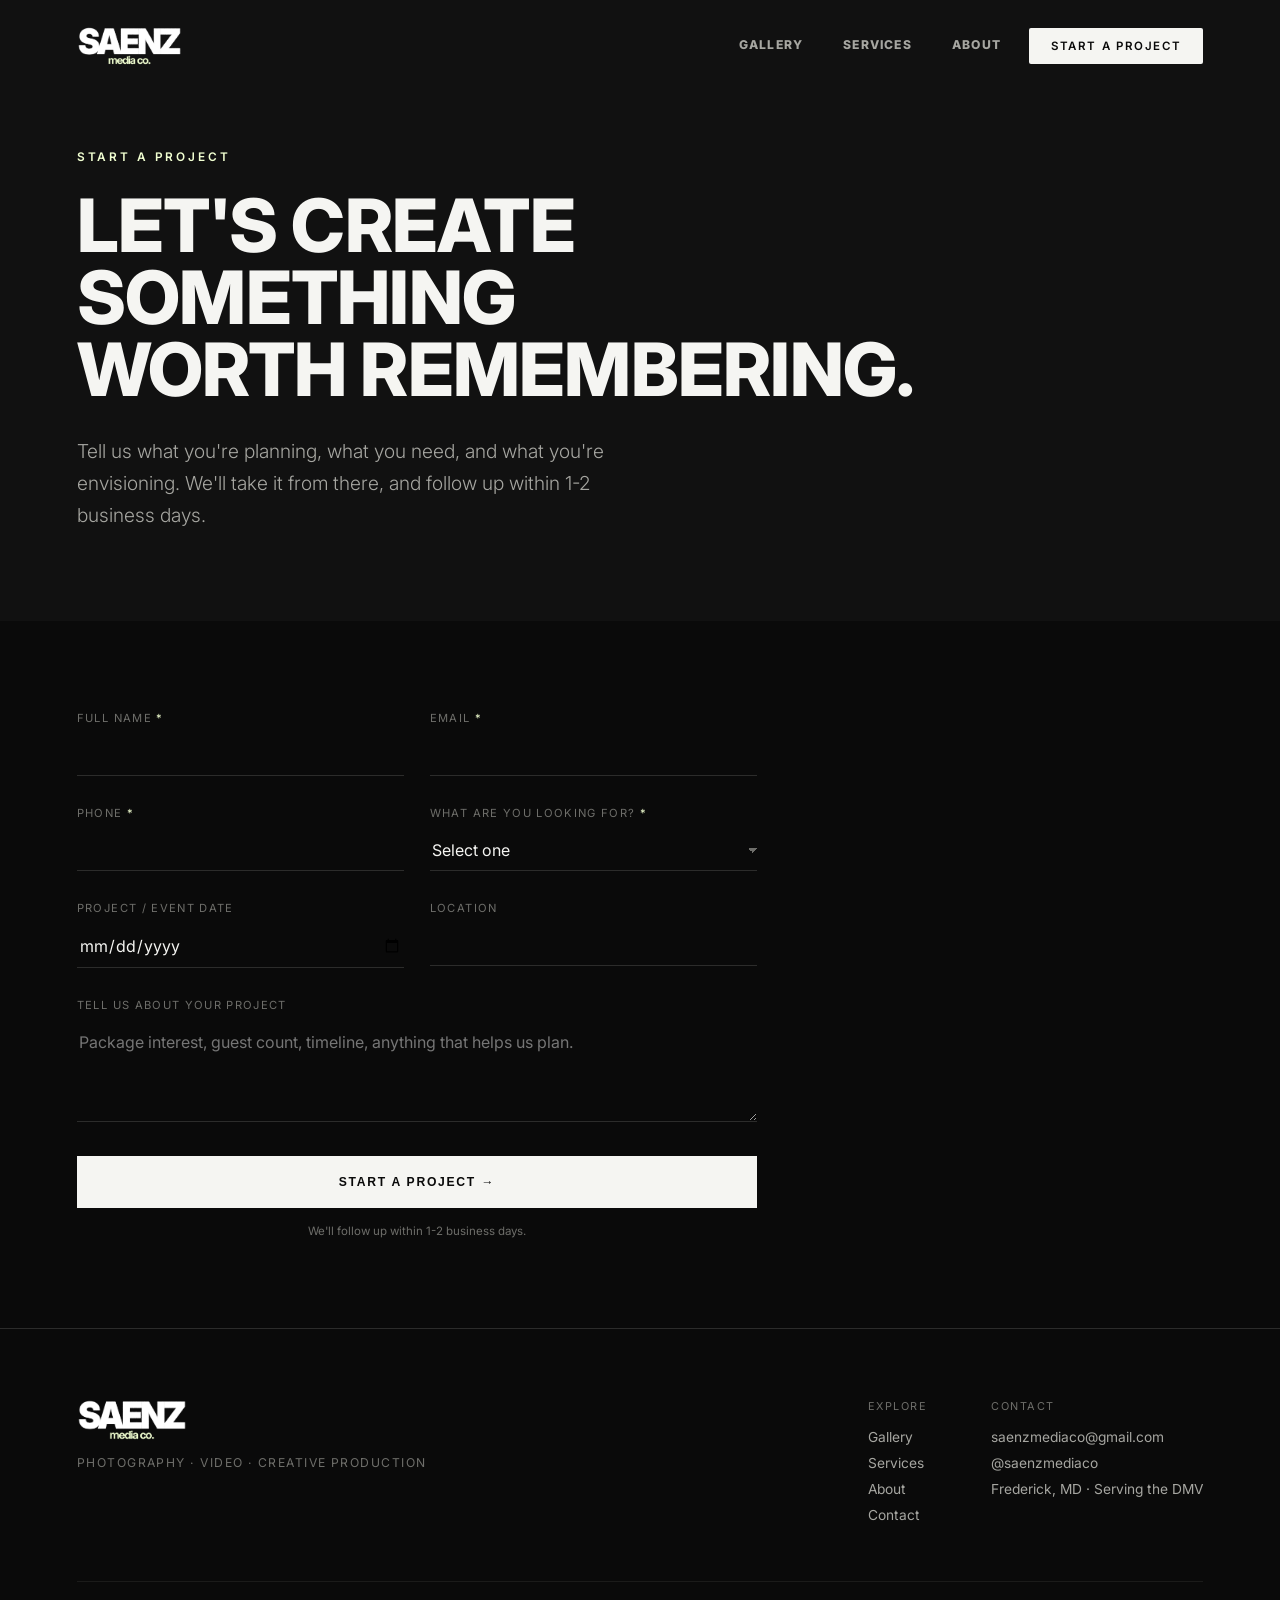
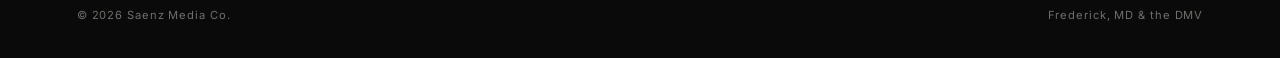
==== commit dd7cea4e: "revised" ====
--- a/book.html
+++ b/book.html
@@ -3,7 +3,16 @@
 <head>
 <meta charset="UTF-8">
 <meta name="viewport" content="width=device-width, initial-scale=1.0">
-<title>Book a Session - Saenz Media Co.</title>
+<!-- Google tag (gtag.js) -->
+<script async src="https://www.googletagmanager.com/gtag/js?id=G-C0PWP4XGYT"></script>
+<script>
+  window.dataLayer = window.dataLayer || [];
+  function gtag(){dataLayer.push(arguments);}
+  gtag('js', new Date());
+  gtag('config', 'G-C0PWP4XGYT');
+</script>
+<title>Start a Project | Saenz Media Co. — Frederick, MD</title>
+<meta name="description" content="Start a project with Saenz Media Co. Tell us about your wedding, event, branding, or real estate photography and video needs in Frederick, MD and the DMV.">
 <link rel="icon" type="image/png" href="images/apple-touch-icon.png?v=2">
 <link rel="apple-touch-icon" href="images/apple-touch-icon.png?v=2">
 <link rel="preconnect" href="https://fonts.googleapis.com">
@@ -41,9 +50,9 @@
 
 <header class="hero hero-inner" style="padding-top:150px;">
   <div class="hero-content">
-    <div class="hero-eyebrow">Booking Request</div>
-    <h1>Let's book<br>your date.</h1>
-    <p class="hero-sub">Fill out the form below with a few details about what you need. I'll follow up within 1-2 business days with availability and next steps.</p>
+    <div class="hero-eyebrow">Start a Project</div>
+    <h1>Let's create something<br>worth remembering.</h1>
+    <p class="hero-sub">Tell us what you're planning, what you need, and what you're envisioning. We'll take it from there, and follow up within 1-2 business days.</p>
   </div>
 </header>
 
@@ -51,6 +60,11 @@
   <div class="container">
 
     <form class="book-form reveal" id="bookForm">
+      <input type="hidden" name="access_key" value="8220947b-17f3-4821-ae34-60edd358516f">
+      <input type="hidden" name="subject" value="New Project Inquiry — Saenz Media Co.">
+      <input type="hidden" name="from_name" value="Saenz Media Co. Website">
+      <input type="checkbox" name="botcheck" class="botcheck" style="display:none" tabindex="-1" autocomplete="off">
+
       <div class="field-row">
         <div class="field">
           <label for="name">Full name <span class="req">*</span></label>
@@ -64,18 +78,21 @@
 
       <div class="field-row">
         <div class="field">
-          <label for="phone">Phone</label>
-          <input type="tel" id="phone" name="phone">
+          <label for="phone">Phone <span class="req">*</span></label>
+          <input type="tel" id="phone" name="phone" required>
         </div>
         <div class="field">
-          <label for="sessionType">Session type <span class="req">*</span></label>
+          <label for="sessionType">What are you looking for? <span class="req">*</span></label>
           <select id="sessionType" name="sessionType" required>
             <option value="" disabled selected>Select one</option>
             <option value="Wedding">Wedding</option>
             <option value="Engagement">Engagement</option>
             <option value="Family">Family</option>
             <option value="Headshots">Headshots</option>
+            <option value="Branding">Branding</option>
             <option value="Real Estate">Real Estate</option>
+            <option value="Video">Video</option>
+            <option value="Creative Production">Creative Production</option>
             <option value="Other">Other</option>
           </select>
         </div>
@@ -83,23 +100,24 @@
 
       <div class="field-row">
         <div class="field">
-          <label for="date">Preferred date</label>
+          <label for="date">Project / event date</label>
           <input type="date" id="date" name="date">
         </div>
         <div class="field">
-          <label for="location">Location / venue</label>
+          <label for="location">Location</label>
           <input type="text" id="location" name="location">
         </div>
       </div>
 
       <div class="field">
-        <label for="details">Details</label>
-        <textarea id="details" name="details" placeholder="Package interest, guest count, timeline, anything that helps me plan."></textarea>
+        <label for="details">Tell us about your project</label>
+        <textarea id="details" name="details" placeholder="Package interest, guest count, timeline, anything that helps us plan."></textarea>
       </div>
 
-      <button type="submit" class="submit">Send booking request</button>
-      <div class="form-note">Opens your email app, addressed to saenzmediaco@gmail.com</div>
+      <button type="submit" class="submit">Start a Project →</button>
+      <div class="form-note">We'll follow up within 1-2 business days.</div>
     </form>
+    <div class="form-status" id="formStatus" role="status" aria-live="polite"></div>
 
   </div>
 </section>
@@ -127,7 +145,7 @@
     </div>
   </div>
   <div class="footer-bottom">
-    <span>© Saenz Media Co.</span>
+    <span>© 2026 Saenz Media Co.</span>
     <span>Frederick, MD &amp; the DMV</span>
   </div>
 </footer>
--- a/styles.css
+++ b/styles.css
@@ -372,6 +372,53 @@
   .about-photo{aspect-ratio:3/4;}
 }
 
+/* ---------- Business & Branding ---------- */
+.biz-grid{display:grid;grid-template-columns:1fr 0.85fr;gap:72px;align-items:center;}
+.biz-copy p{font-size:1.05rem;line-height:1.75;color:var(--text-soft);font-weight:300;margin:22px 0 0;max-width:52ch;}
+.biz-tags{display:flex;flex-wrap:wrap;gap:10px;margin:34px 0 38px;}
+.biz-tag{font-size:0.7rem;letter-spacing:0.1em;text-transform:uppercase;color:var(--text-soft);border:1px solid var(--line);padding:9px 16px;}
+.biz-media{display:flex;flex-direction:column;gap:14px;}
+.biz-media img{width:100%;aspect-ratio:4/3;object-fit:cover;object-position:center 25%;background:var(--bg-3);}
+.biz-media img.portrait{aspect-ratio:4/5;object-position:top center;}
+@media (max-width:900px){
+  .biz-grid{grid-template-columns:1fr;gap:36px;}
+  .biz-media{flex-direction:row;}
+}
+
+/* ---------- Process ---------- */
+.process-grid{
+  display:grid;grid-template-columns:repeat(4,1fr);gap:1px;
+  background:var(--line);border:1px solid var(--line);
+}
+.process-cell{background:var(--bg);padding:44px 30px;}
+.process-num{font-family:var(--serif);font-size:0.95rem;color:var(--accent);letter-spacing:0.05em;margin-bottom:22px;}
+.process-title{font-family:var(--sans);font-weight:700;font-size:1.02rem;color:var(--text);margin:0 0 12px;}
+.process-desc{color:var(--text-soft);font-size:0.9rem;line-height:1.6;font-weight:300;margin:0;}
+@media (max-width:860px){
+  .process-grid{grid-template-columns:1fr 1fr;}
+}
+@media (max-width:520px){
+  .process-grid{grid-template-columns:1fr;}
+}
+
+/* ---------- Sticky mobile CTA ---------- */
+.sticky-cta{
+  display:none;
+  align-items:center;justify-content:center;gap:8px;
+  position:fixed;left:4%;right:4%;bottom:0;z-index:220;
+  margin-bottom:calc(14px + env(safe-area-inset-bottom));
+  font-size:0.76rem;font-weight:600;letter-spacing:0.14em;text-transform:uppercase;
+  color:var(--bg);background:var(--accent);padding:15px;border-radius:2px;
+  box-shadow:0 12px 30px rgba(0,0,0,0.45);
+  opacity:0;transform:translateY(16px);pointer-events:none;
+  transition:opacity .35s var(--ease), transform .35s var(--ease);
+}
+.sticky-cta.visible{opacity:1;transform:translateY(0);pointer-events:auto;}
+@media (max-width:640px){
+  .sticky-cta{display:flex;}
+  body{padding-bottom:74px;}
+}
+
 /* ---------- Why / values ---------- */
 .values-grid{
   display:grid;grid-template-columns:repeat(4,1fr);gap:1px;
@@ -549,6 +596,21 @@
   position:fixed;bottom:26px;left:50%;transform:translateX(-50%);
   font-size:0.7rem;letter-spacing:0.12em;text-transform:uppercase;color:var(--text-soft);
 }
+.lightbox-nav{
+  position:fixed;top:50%;transform:translateY(-50%);
+  width:48px;height:48px;border-radius:50%;
+  display:flex;align-items:center;justify-content:center;
+  border:1px solid var(--line);background:rgba(10,10,10,0.5);color:var(--text);
+  cursor:pointer;transition:border-color .3s var(--ease), background .3s var(--ease), color .3s var(--ease);
+}
+.lightbox-nav:hover{border-color:var(--accent);background:var(--accent);color:var(--bg);}
+.lightbox-prev{left:5%;}
+.lightbox-next{right:5%;}
+@media (max-width:640px){
+  .lightbox-nav{width:40px;height:40px;}
+  .lightbox-prev{left:3%;}
+  .lightbox-next{right:3%;}
+}
 
 /* ---------- Form (book) ---------- */
 .book-form{max-width:680px;}
@@ -581,7 +643,13 @@
   margin-top:16px;
 }
 .submit:hover{background:var(--accent);border-color:var(--accent);}
+.submit:disabled{opacity:0.6;cursor:default;}
+.submit:disabled:hover{background:var(--text);border-color:var(--text);}
 .form-note{margin-top:16px;font-size:0.72rem;color:var(--text-faint);text-align:center;}
+.form-status{margin-top:24px;font-size:0.92rem;line-height:1.6;text-align:center;}
+.form-status:empty{display:none;}
+.form-status.success{color:var(--accent);font-family:var(--serif);font-size:1.25rem;font-style:italic;}
+.form-status.error{color:var(--text-soft);}
 
 @media (max-width:640px){
   .field-row{grid-template-columns:1fr;}
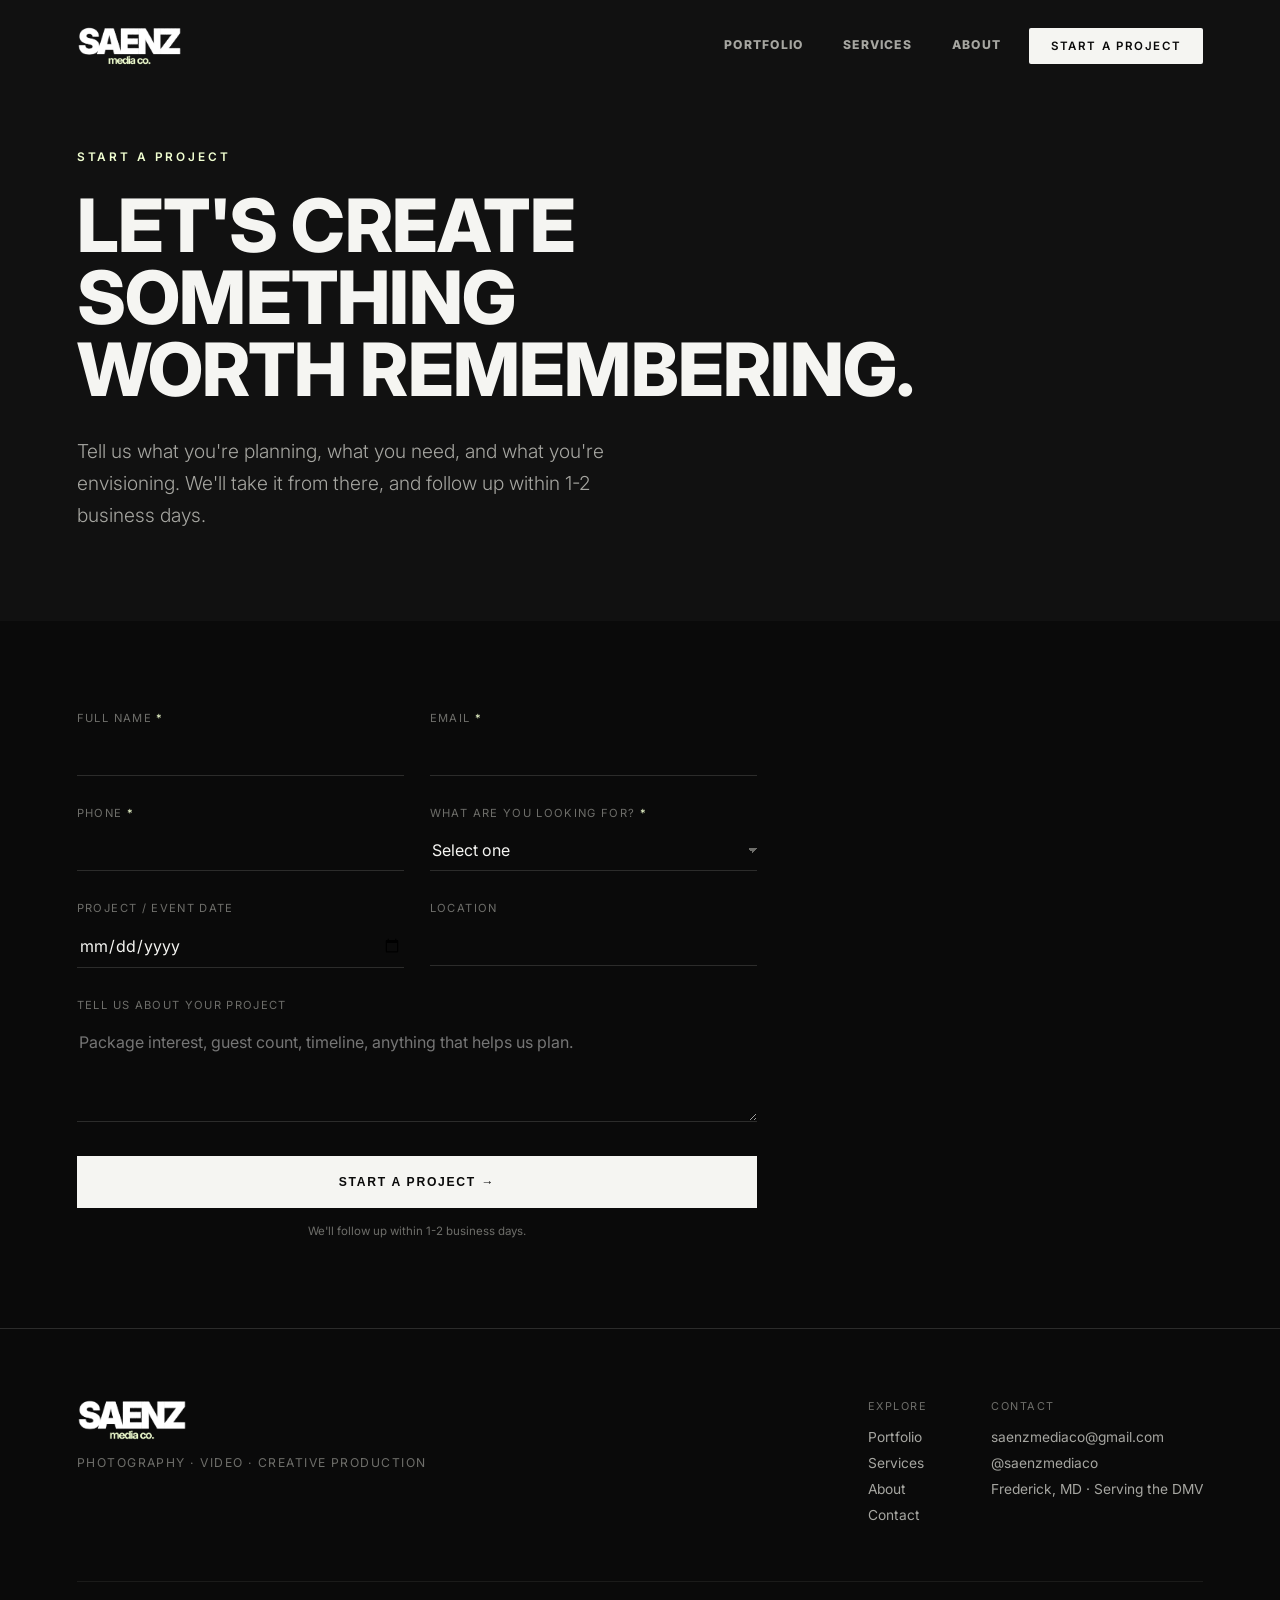
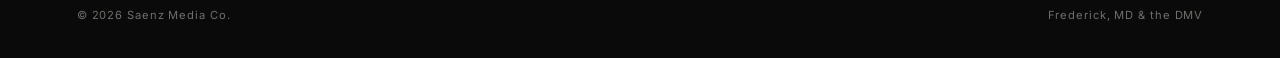
==== commit 13beb38f: "changes" ====
--- a/book.html
+++ b/book.html
@@ -26,7 +26,7 @@
   <a class="nav-mark" href="index.html"><img class="nav-logo" src="images/logo-mark-transparent-cropped.png" alt="Saenz Media Co."></a>
   <div class="nav-right">
     <div class="nav-links">
-      <a href="gallery.html">Gallery</a>
+      <a href="gallery.html">Portfolio</a>
       <a href="index.html#services">Services</a>
       <a href="index.html#about">About</a>
     </div>
@@ -38,7 +38,7 @@
 </nav>
 
 <div class="mobile-menu" id="mobileMenu">
-  <a href="gallery.html">Gallery</a>
+  <a href="gallery.html">Portfolio</a>
   <a href="index.html#services">Services</a>
   <a href="index.html#about">About</a>
   <a class="btn btn-solid nav-cta" href="book.html">Start a Project</a>
@@ -131,7 +131,7 @@
     <div class="footer-cols">
       <div class="footer-col">
         <div class="footer-col-title">Explore</div>
-        <a href="gallery.html">Gallery</a>
+        <a href="gallery.html">Portfolio</a>
         <a href="index.html#services">Services</a>
         <a href="index.html#about">About</a>
         <a href="book.html">Contact</a>
--- a/styles.css
+++ b/styles.css
@@ -61,6 +61,7 @@
   background:transparent;
   border-bottom:1px solid transparent;
   transition:background .45s var(--ease), border-color .45s var(--ease), padding .45s var(--ease);
+  -webkit-transform:translate3d(0,0,0);transform:translate3d(0,0,0);
 }
 .site-nav.scrolled{
   background:rgba(10,10,10,0.86);
@@ -122,6 +123,7 @@
   opacity:0;visibility:hidden;pointer-events:none;
   transform:translateY(-12px);
   transition:opacity .4s var(--ease), transform .4s var(--ease), visibility 0s linear .4s;
+  -webkit-backface-visibility:hidden;backface-visibility:hidden;
 }
 .mobile-menu.open{
   opacity:1;visibility:visible;pointer-events:auto;transform:translateY(0);
@@ -178,6 +180,7 @@
   opacity:1;
   animation:heroBreathe 4.2s ease-in-out infinite alternate;
 }
+.hero-media img.portrait-hero{object-position:center 20%;}
 @keyframes heroBreathe{from{transform:scale(1);}to{transform:scale(1.04);}}
 @media (prefers-reduced-motion: reduce){ .hero-media img.active{animation:none;} }
 .hero-scrim{
@@ -311,8 +314,8 @@
 }
 .service-main{display:flex;align-items:baseline;gap:28px;flex-wrap:wrap;flex:1 1 auto;}
 .service-name{
-  font-family:var(--serif);font-weight:500;
-  font-size:clamp(1.7rem,4vw,3.1rem);color:var(--text);
+  font-family:var(--sans);font-weight:800;text-transform:uppercase;letter-spacing:-0.01em;
+  font-size:clamp(1.25rem,2.4vw,1.8rem);color:var(--text);
   transition:color .4s var(--ease);
 }
 .service-desc{color:var(--text-soft);font-size:0.95rem;max-width:40ch;font-weight:300;line-height:1.55;}
@@ -353,7 +356,7 @@
 }
 .about-media{display:flex;gap:14px;}
 .about-photo{position:relative;flex:1 1 0;aspect-ratio:4/5;overflow:hidden;background:var(--bg-3);}
-.about-photo img{width:100%;height:100%;object-fit:cover;display:block;}
+.about-photo img{width:100%;height:100%;object-fit:cover;object-position:center 15%;display:block;}
 .about-media-tag{
   position:absolute;left:14px;bottom:14px;
   font-size:0.64rem;letter-spacing:0.12em;text-transform:uppercase;color:var(--text);
@@ -373,16 +376,16 @@
 }
 
 /* ---------- Business & Branding ---------- */
-.biz-grid{display:grid;grid-template-columns:1fr 0.85fr;gap:72px;align-items:center;}
+.biz-grid{display:grid;grid-template-columns:1.4fr 0.6fr;gap:56px;align-items:center;}
 .biz-copy p{font-size:1.05rem;line-height:1.75;color:var(--text-soft);font-weight:300;margin:22px 0 0;max-width:52ch;}
 .biz-tags{display:flex;flex-wrap:wrap;gap:10px;margin:34px 0 38px;}
 .biz-tag{font-size:0.7rem;letter-spacing:0.1em;text-transform:uppercase;color:var(--text-soft);border:1px solid var(--line);padding:9px 16px;}
-.biz-media{display:flex;flex-direction:column;gap:14px;}
+.biz-media{display:flex;flex-direction:column;gap:14px;max-width:340px;margin-left:auto;}
 .biz-media img{width:100%;aspect-ratio:4/3;object-fit:cover;object-position:center 25%;background:var(--bg-3);}
 .biz-media img.portrait{aspect-ratio:4/5;object-position:top center;}
 @media (max-width:900px){
   .biz-grid{grid-template-columns:1fr;gap:36px;}
-  .biz-media{flex-direction:row;}
+  .biz-media{flex-direction:row;max-width:none;margin-left:0;}
 }
 
 /* ---------- Process ---------- */
@@ -405,13 +408,15 @@
 .sticky-cta{
   display:none;
   align-items:center;justify-content:center;gap:8px;
-  position:fixed;left:4%;right:4%;bottom:0;z-index:220;
+  position:fixed;left:16px;right:16px;bottom:0;z-index:220;
+  box-sizing:border-box;
   margin-bottom:calc(14px + env(safe-area-inset-bottom));
   font-size:0.76rem;font-weight:600;letter-spacing:0.14em;text-transform:uppercase;
   color:var(--bg);background:var(--accent);padding:15px;border-radius:2px;
   box-shadow:0 12px 30px rgba(0,0,0,0.45);
   opacity:0;transform:translateY(16px);pointer-events:none;
   transition:opacity .35s var(--ease), transform .35s var(--ease);
+  -webkit-backface-visibility:hidden;backface-visibility:hidden;
 }
 .sticky-cta.visible{opacity:1;transform:translateY(0);pointer-events:auto;}
 @media (max-width:640px){
@@ -427,7 +432,7 @@
 .value-cell{background:var(--bg);padding:44px 30px;}
 .value-num{font-size:0.7rem;color:var(--text-faint);letter-spacing:0.1em;margin-bottom:22px;}
 .value-title{
-  font-family:var(--serif);font-style:italic;font-size:1.5rem;color:var(--accent);margin:0 0 12px;
+  font-family:var(--sans);font-weight:700;font-size:1.02rem;color:var(--text);margin:0 0 12px;
 }
 .value-desc{color:var(--text-soft);font-size:0.9rem;line-height:1.6;font-weight:300;margin:0;}
 @media (max-width:860px){
@@ -500,7 +505,7 @@
 }
 .price-fstop{font-size:0.68rem;letter-spacing:0.14em;text-transform:uppercase;color:var(--text-faint);margin-bottom:22px;}
 .price-tier{font-family:var(--sans);font-weight:800;text-transform:uppercase;font-size:1.3rem;color:var(--text);margin:0 0 14px;}
-.price-amount{font-family:var(--serif);font-size:3rem;color:var(--accent);margin:0 0 4px;line-height:1;}
+.price-amount{font-family:var(--serif);font-size:3rem;color:var(--accent);margin:0 0 4px;line-height:1;font-variant-numeric:lining-nums;}
 .price-note{font-size:0.76rem;color:var(--text-faint);margin-bottom:30px;}
 .price-features{list-style:none;margin:0 0 36px;padding:0;flex-grow:1;}
 .price-features li{
@@ -583,6 +588,7 @@
   position:fixed;inset:0;z-index:400;display:none;
   align-items:center;justify-content:center;padding:6vh 5vw;
   background:rgba(10,10,10,0.96);cursor:zoom-out;
+  -webkit-transform:translate3d(0,0,0);transform:translate3d(0,0,0);
 }
 .lightbox.active{display:flex;}
 .lightbox img{max-width:100%;max-height:100%;object-fit:contain;cursor:default;}
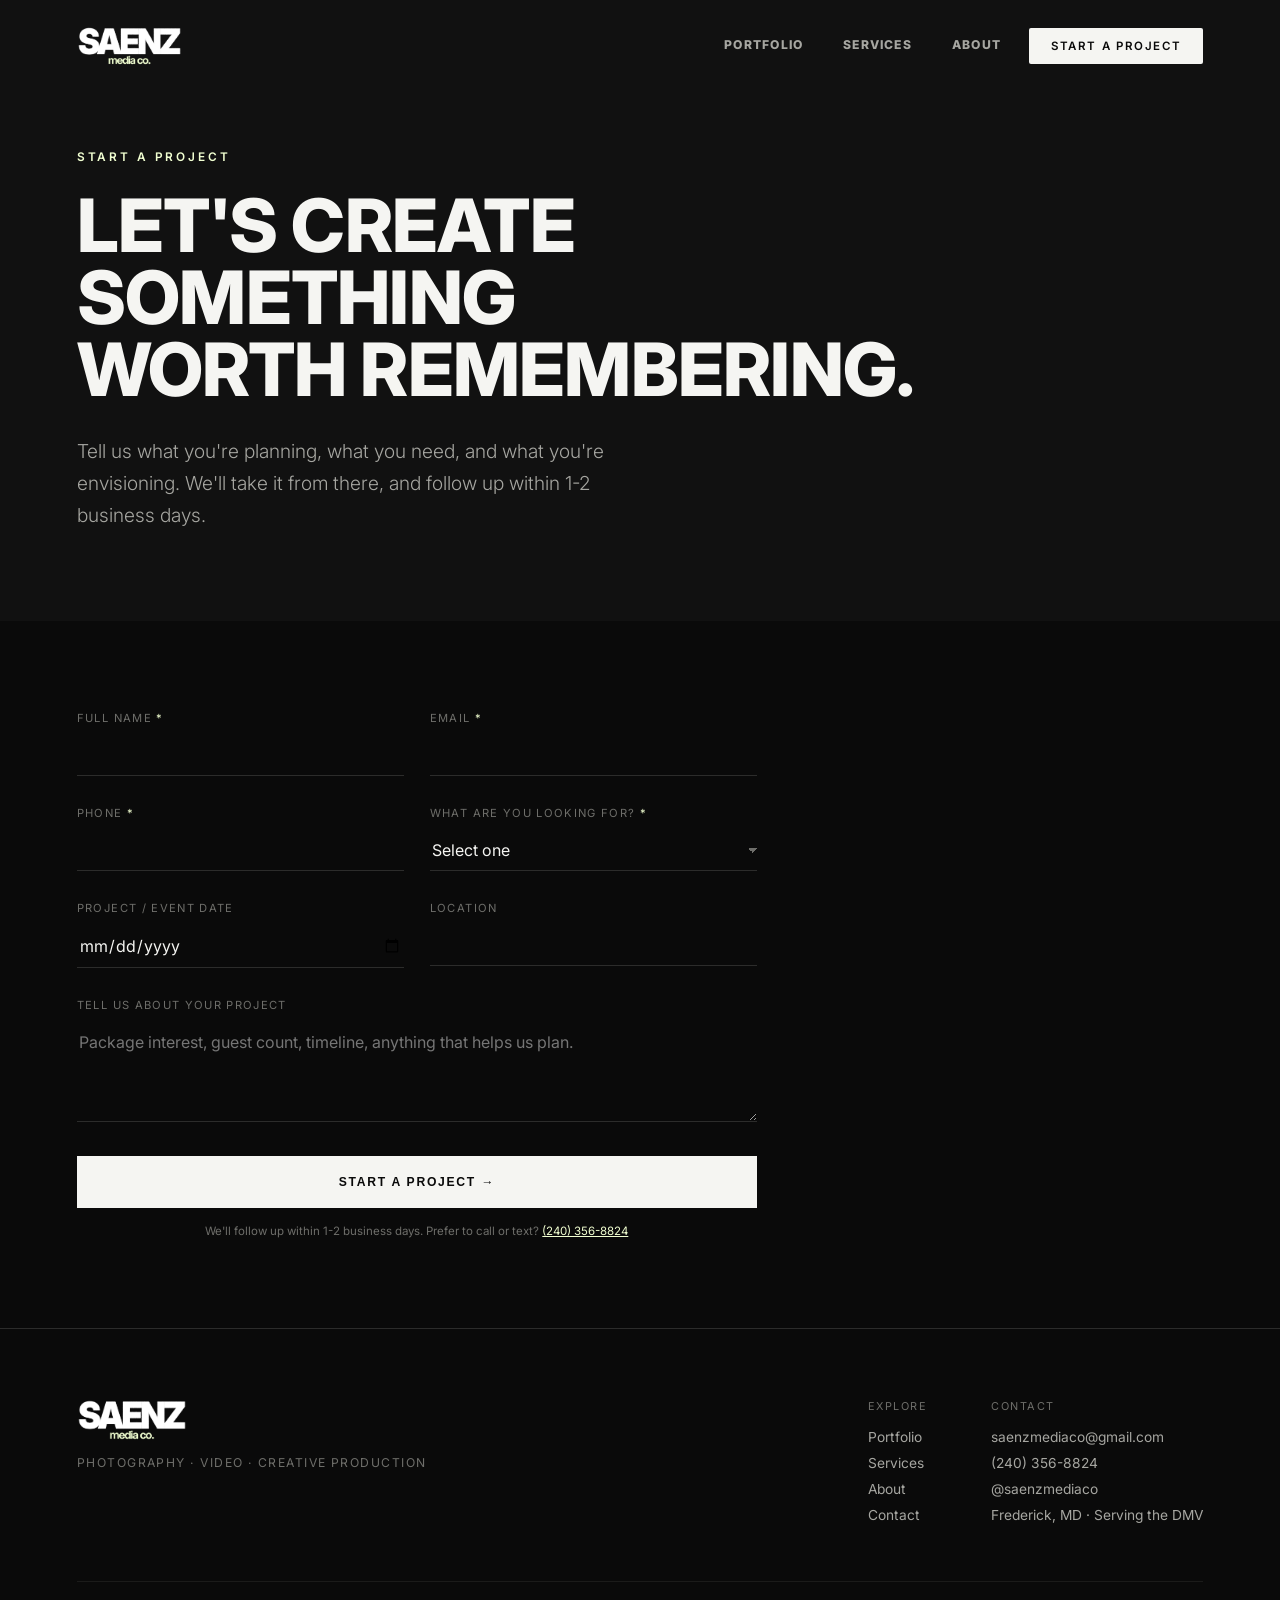
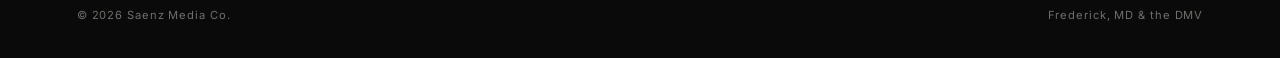
==== commit 8b7e35e9: "phone number" ====
--- a/book.html
+++ b/book.html
@@ -115,7 +115,7 @@
       </div>
 
       <button type="submit" class="submit">Start a Project →</button>
-      <div class="form-note">We'll follow up within 1-2 business days.</div>
+      <div class="form-note">We'll follow up within 1-2 business days. Prefer to call or text? <a href="tel:+12403568824">(240) 356-8824</a></div>
     </form>
     <div class="form-status" id="formStatus" role="status" aria-live="polite"></div>
 
@@ -139,6 +139,7 @@
       <div class="footer-col">
         <div class="footer-col-title">Contact</div>
         <a href="mailto:saenzmediaco@gmail.com">saenzmediaco@gmail.com</a>
+        <a href="tel:+12403568824">(240) 356-8824</a>
         <a href="https://instagram.com/saenzmediaco" target="_blank" rel="noopener">@saenzmediaco</a>
         <span>Frederick, MD · Serving the DMV</span>
       </div>
--- a/styles.css
+++ b/styles.css
@@ -652,6 +652,7 @@
 .submit:disabled{opacity:0.6;cursor:default;}
 .submit:disabled:hover{background:var(--text);border-color:var(--text);}
 .form-note{margin-top:16px;font-size:0.72rem;color:var(--text-faint);text-align:center;}
+.form-note a{color:var(--accent);text-decoration:underline;}
 .form-status{margin-top:24px;font-size:0.92rem;line-height:1.6;text-align:center;}
 .form-status:empty{display:none;}
 .form-status.success{color:var(--accent);font-family:var(--serif);font-size:1.25rem;font-style:italic;}
